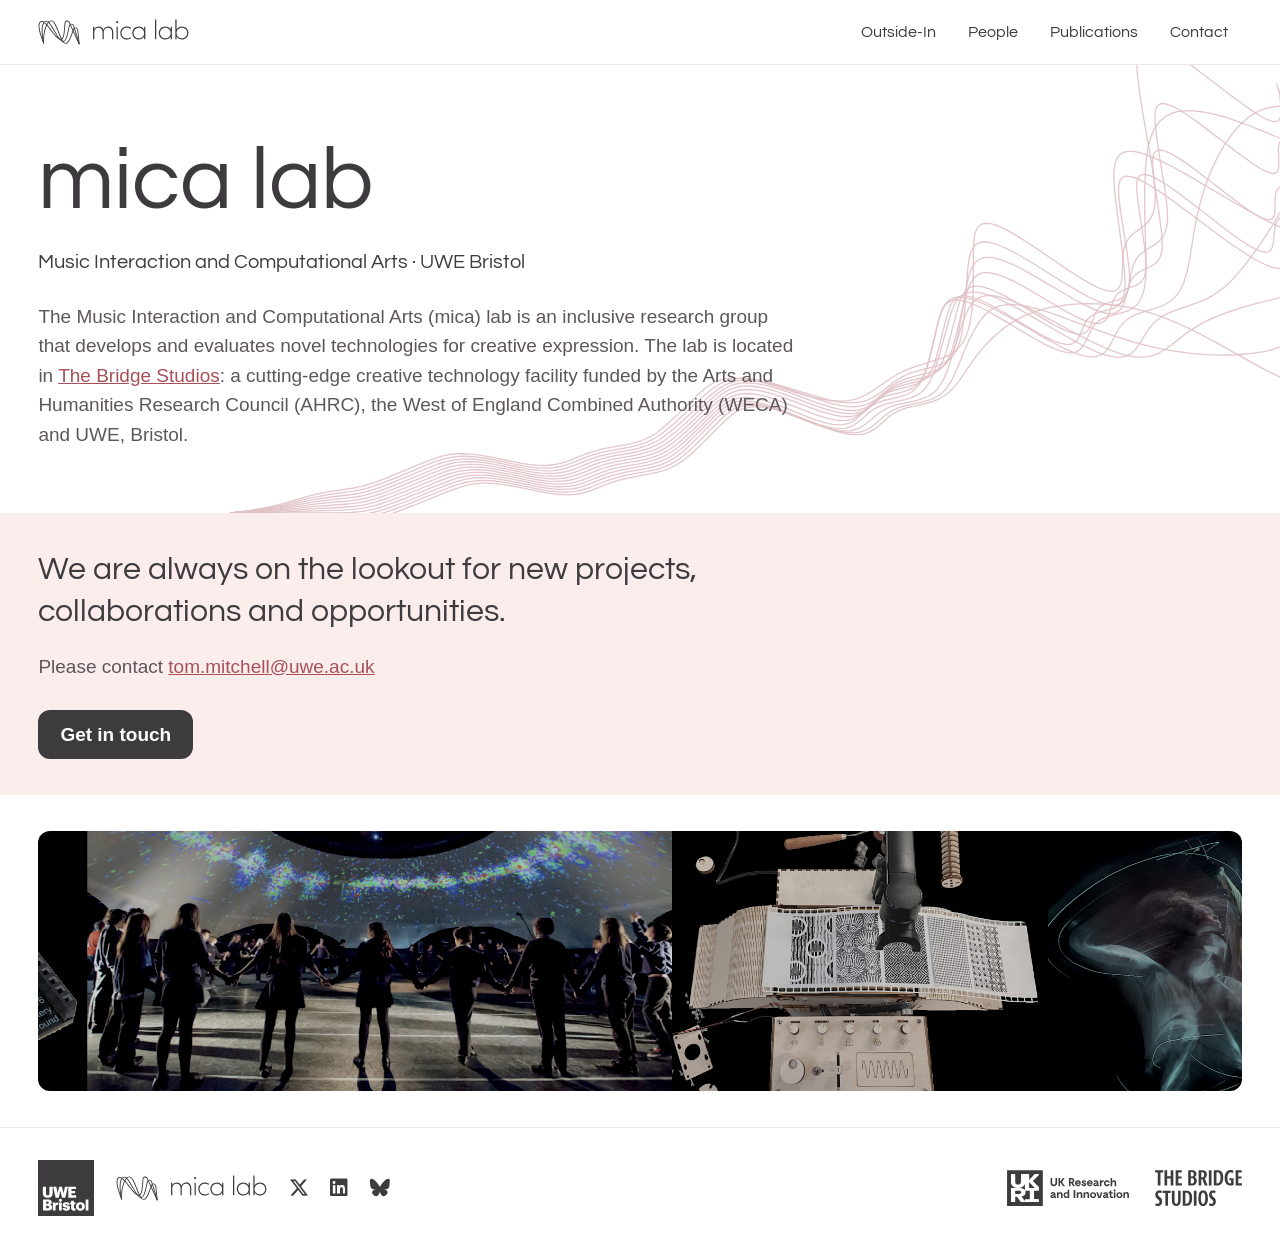
==== index.html @ e56437fc "Redesign the site from the slide template (direction B) Light design using the mica lab palette and " ====
<!DOCTYPE html>
<html lang="en">
<head>
<title>mica lab</title>
<meta charset="UTF-8">
<meta name="viewport" content="width=device-width, initial-scale=1">
<link rel="stylesheet" href="/css/theme.css?v=5">
<link rel="stylesheet" href="https://cdnjs.cloudflare.com/ajax/libs/font-awesome/6.5.2/css/all.min.css">
<link rel="preconnect" href="https://fonts.googleapis.com">
<link rel="preconnect" href="https://fonts.gstatic.com" crossorigin>
<link href="https://fonts.googleapis.com/css2?family=Questrial&display=swap" rel="stylesheet">
<script src="/nav.js"></script>
<script src="/footer.js"></script>
</head>
<body>
<a class="skip" href="#main">Skip to content</a>
<div id="site-nav"></div>

<main id="main">
  <header class="home-hero">
    <div class="herowave"></div>
    <div class="wrap">
      <h1>mica lab</h1>
      <p class="lede">Music Interaction and Computational Arts &middot; UWE Bristol</p>
      <p class="about">The Music Interaction and Computational Arts (mica) lab is an inclusive research group that develops and evaluates novel technologies for creative expression. The lab is located in <a href="https://www.uwe.ac.uk/research/centres-and-groups/cate-research-overview/the-bridge-studios">The Bridge Studios</a>: a cutting-edge creative technology facility funded by the Arts and Humanities Research Council (AHRC), the West of England Combined Authority (WECA) and UWE, Bristol.</p>
    </div>
  </header>

  <section class="blush">
    <div class="wrap">
      <div class="collab">
        <p class="big">We are always on the lookout for new projects, collaborations and opportunities.</p>
        <p>Please contact <a href="mailto:tom.mitchell@uwe.ac.uk">tom.mitchell@uwe.ac.uk</a></p>
        <a class="btn" href="/contact/">Get in touch</a>
      </div>
    </div>
  </section>

  <section>
    <div class="wrap">
      <img class="strip" src="/images/banner.jpg" alt="Collage of lab projects: a sensor circuit board, children holding hands in a circle beneath a projected dome, a modular wooden instrument, a motion-blurred dancer, and a gesture-sensing glove">
    </div>
  </section>
</main>

<div id="site-footer"></div>
</body>
</html>
---- css/theme.css ----
/* mica lab site theme. Design notes: DESIGN.md */

:root {
  --charcoal: #3D3B3E;
  --grey: #5E5759;
  --rose: #A8505A;
  --pink: #F5C4C4;
  --blush: #FCEDED;
  --line: #F0DCDC;
  --gutter: max(16px, 3vw);
  --head: "Century Gothic", "Questrial", sans-serif;
  --body: Corbel, "Segoe UI", "Helvetica Neue", Arial, sans-serif;
}

*, *::before, *::after { box-sizing: border-box; }

html { scroll-behavior: smooth; }
@media (prefers-reduced-motion: reduce) { html { scroll-behavior: auto; } }

body {
  margin: 0;
  background: #fff;
  color: var(--grey);
  font-family: var(--body);
  font-size: 19px;
  line-height: 1.55;
}

h1, h2, h3 {
  font-family: var(--head);
  font-weight: 400;
  color: var(--charcoal);
  line-height: 1.2;
  margin: 0 0 .5em;
}
h1 { font-size: clamp(2rem, 4vw, 2.6rem); }
h2 { font-size: clamp(1.5rem, 3vw, 1.9rem); }
h3 { font-size: 1.1rem; font-weight: 700; }

a { color: var(--rose); }
a:focus-visible, button:focus-visible { outline: 3px solid var(--charcoal); outline-offset: 2px; }
img { max-width: 100%; display: block; }

.wrap { max-width: 1400px; margin: 0 auto; padding: 0 var(--gutter); }
.blush { background: var(--blush); }

.sr-only {
  position: absolute; width: 1px; height: 1px; overflow: hidden;
  clip: rect(0 0 0 0); white-space: nowrap;
}
.skip {
  position: absolute; left: 8px; top: -60px; z-index: 100;
  background: var(--charcoal); color: #fff; padding: 8px 14px; border-radius: 8px;
}
.skip:focus { top: 8px; }

/* ---------- Nav (built by nav.js) ---------- */
.nav { background: #fff; border-bottom: 1px solid #eee5e5; position: relative; z-index: 10; }
.nav .bar { display: flex; align-items: center; height: 64px; }
.nav .logo img { height: 26px; width: auto; }
.nav ul { display: flex; list-style: none; margin: 0 0 0 auto; padding: 0; gap: 4px; }
.nav li a {
  display: block; padding: 8px 14px; border-radius: 999px;
  font-family: var(--head); font-size: 16px; color: var(--charcoal); text-decoration: none;
}
.nav li a:hover { background: var(--blush); }
.nav li a[aria-current="page"] { background: var(--blush); color: var(--rose); }
.nav .menu {
  display: none; margin-left: auto; background: none; border: 0; padding: 8px;
  font-size: 22px; color: var(--charcoal); cursor: pointer;
}
@media (max-width: 700px) {
  .nav .menu { display: block; }
  .nav ul { display: none; }
  .nav.open ul {
    display: flex; flex-direction: column; position: absolute; left: 0; right: 0; top: 64px;
    background: #fff; border-bottom: 1px solid #eee5e5; padding: 8px var(--gutter) 16px;
  }
}

/* ---------- Page structure ---------- */
main { position: relative; }
main section, main header { position: relative; }
main section > .wrap, main header > .wrap { position: relative; z-index: 1; }
section { padding: 36px 0; }
section h2 { text-align: center; margin-bottom: .8em; }

/* Faint waveform stretched behind the whole page (all pages except Publications) */
.pagewave {
  position: absolute; inset: 0; z-index: 0; pointer-events: none;
  background: url(/images/waves/page-band.svg) no-repeat center / 100% 100%;
  opacity: .28;
}
/* A band that should sit above the page waveform */
section.above { z-index: 1; }

.titleband { padding: 32px 0 0; }
.titleband h1 { margin: 0; }
.titleband .sub { font-family: var(--head); color: var(--charcoal); font-size: 1.15rem; margin: .3em 0 0; }

.btn {
  display: inline-block; margin-top: 10px; padding: 10px 22px; border-radius: 12px;
  background: var(--charcoal); color: #fff; text-decoration: none; font-weight: 700;
}
.btn:hover { background: var(--rose); }
.btn.ghost { background: transparent; color: var(--charcoal); border: 2px solid var(--charcoal); }
.btn.ghost:hover { background: var(--charcoal); color: #fff; }

.grid2 { display: grid; grid-template-columns: 1fr 1fr; gap: 40px; }
@media (max-width: 700px) { .grid2 { grid-template-columns: 1fr; } }

/* ---------- Home ---------- */
.home-hero { padding: 72px 0 64px; overflow: hidden; }
.home-hero .herowave {
  position: absolute; inset: 0; pointer-events: none;
  background: url(/images/waves/page-band.svg) no-repeat center / 100% 100%;
  opacity: .35;
}
.home-hero h1 { font-size: clamp(3rem, 8vw, 5.5rem); line-height: 1; margin: 0 0 .25em; }
.home-hero .lede { font-family: var(--head); color: var(--charcoal); font-size: 1.25rem; margin: 0 0 1.2em; }
.home-hero .about { max-width: 40em; margin: 0; }
.collab { max-width: 40em; }
.collab .big {
  font-family: var(--head); color: var(--charcoal);
  font-size: clamp(1.5rem, 3vw, 2rem); line-height: 1.3; margin: 0 0 .6em;
}
.strip { width: 100%; height: 260px; object-fit: cover; border-radius: 12px; }

/* ---------- People ---------- */
.people {
  display: flex; flex-wrap: wrap; justify-content: center;
  gap: 24px 20px; text-align: center;
}
.people > div { width: calc((100% - 4 * 20px) / 5); }
.people .disc {
  max-width: 140px; aspect-ratio: 1; margin: 0 auto 10px;
  border-radius: 50%; padding: 5px; background: var(--pink);
}
.blush .people .disc { background: #fff; }
.people .disc img { width: 100%; height: 100%; object-fit: cover; border-radius: 50%; }
.people b { display: block; color: var(--charcoal); font-family: var(--head); font-size: 1.05rem; }
.people span { display: block; font-size: 15px; line-height: 1.4; margin-top: 2px; }
.people.small > div { width: calc((100% - 5 * 20px) / 6); }
.people.small .disc { max-width: 110px; padding: 4px; }
.people.small b { font-size: 1rem; }
@media (max-width: 900px) {
  .people > div, .people.small > div { width: calc((100% - 2 * 20px) / 3); }
}
@media (max-width: 600px) {
  .people > div, .people.small > div { width: calc((100% - 20px) / 2); }
}

/* ---------- Outside-In ---------- */
.oihead { display: flex; align-items: center; justify-content: space-between; gap: 24px; flex-wrap: wrap; }
.oihead .ukri { height: 56px; width: auto; }
.oihead h1 i { margin-right: .07em; } /* stop the italic "In" crowding the "t" */
.video { max-width: 1000px; margin: 0 auto; }
.video .frame { position: relative; aspect-ratio: 16 / 9; border-radius: 12px; overflow: hidden; background: #000; }
.video iframe { position: absolute; inset: 0; width: 100%; height: 100%; border: 0; }
.ad { display: flex; align-items: center; gap: 16px; flex-wrap: wrap; margin-top: 14px; }
.ad b { font-family: var(--head); color: var(--charcoal); }
details.adtext { margin-top: 12px; background: #fff; border-radius: 12px; padding: 14px 20px; }
details.adtext summary { cursor: pointer; font-family: var(--head); color: var(--charcoal); font-weight: 700; }
details.adtext p { margin: .8em 0 0; }
.lede-big {
  font-family: var(--head); color: var(--charcoal);
  font-size: clamp(1.25rem, 2.2vw, 1.5rem); line-height: 1.45; max-width: 820px; margin: 0 auto 1em;
}
.prose { max-width: 820px; margin: 0 auto; }
.diagram { max-width: 1100px; margin: 0 auto; }
.diagram img { width: 100%; }

/* ---------- Publications ---------- */
.tools {
  position: sticky; top: 0; z-index: 5;
  background: rgba(255, 255, 255, .96); border-bottom: 1px solid var(--line);
}
.tools .wrap { display: flex; flex-direction: column; gap: 8px; padding-top: 12px; padding-bottom: 12px; }
.tools .row { display: flex; flex-wrap: wrap; gap: 6px; align-items: center; }
.tools .lbl { font-family: var(--head); color: var(--charcoal); font-size: 15px; min-width: 64px; }
.chip {
  font: inherit; font-size: 14px; color: var(--charcoal); background: #fff;
  border: 1.5px solid #ead3d3; border-radius: 999px; padding: 3px 12px; cursor: pointer;
}
.chip[aria-pressed="true"] { background: var(--charcoal); border-color: var(--charcoal); color: #fff; }
.chip .n { color: var(--grey); font-size: 12px; margin-left: 4px; }
.chip[aria-pressed="true"] .n { color: var(--pink); }
.yr { font-size: 14px; color: var(--rose); text-decoration: none; padding: 2px 6px; border-radius: 6px; }
.yr:hover { background: var(--blush); }
.yr.off, .year.off, .pub.off { display: none; }
@media (max-width: 700px) { .tools { position: static; } .tools .lbl { min-width: 0; width: 100%; } }

.pubs { max-width: 1080px; margin-left: max(0px, calc((100vw - 1400px) / 2)); padding-top: 8px; }
.pubs .year {
  display: grid; grid-template-columns: 120px 1fr; gap: 20px;
  padding: 14px 0; border-top: 1px solid var(--line); scroll-margin-top: 110px;
}
.pubs .year:first-child { border-top: 0; }
.pubs .y {
  font-size: 1.7rem; color: var(--rose); line-height: 1; text-align: left;
  margin: 0; position: sticky; top: 84px; align-self: start;
}
.pub { display: grid; grid-template-columns: 60px 1fr; gap: 16px; padding: 7px 0; }
.pub .thumb img, .pub .ph { width: 60px; height: 76px; }
.pub .thumb img {
  object-fit: cover; object-position: top; border-radius: 6px;
  border: 1px solid #eadede; background: #fff;
}
.pub .a { font-size: 15px; margin: 0 0 2px; }
.pub .cite { margin: 0; line-height: 1.4; }
.pub .cite a { color: var(--charcoal); text-decoration: none; }
.pub .cite a:hover .t { text-decoration: underline; }
.pub .t { font-family: var(--head); font-size: 1.05rem; }
.pub .v { font-size: 16px; color: var(--grey); }
.pub .acts { display: flex; gap: 8px; flex-wrap: wrap; margin-top: 4px; }
.pub .acts a {
  display: inline-flex; align-items: center; gap: 6px; padding: 2px 11px;
  font-size: 13.5px; font-weight: 700; text-decoration: none;
  color: var(--rose); background: var(--blush); border-radius: 999px;
}
.pub .acts a:hover { background: var(--pink); color: var(--charcoal); }
.badge {
  display: inline-flex; align-items: center; gap: 6px; margin-right: 8px; padding: 1px 10px;
  font-size: 13px; font-weight: 700; color: #fff; background: var(--rose);
  border-radius: 999px; vertical-align: 2px;
}
@media (max-width: 700px) {
  .pubs .year { grid-template-columns: 1fr; gap: 4px; }
  .pubs .y { position: static; }
  .pub { grid-template-columns: 56px 1fr; gap: 14px; }
  .pub .thumb img { width: 56px; height: 72px; }
}

/* ---------- Contact ---------- */
.contact-card { background: #fff; border-radius: 12px; padding: 28px 32px; }
.contact-card address { font-style: normal; font-size: 1.15rem; line-height: 1.6; color: var(--charcoal); }
.contact-card .line { display: flex; align-items: center; gap: 12px; margin: 14px 0 0; font-size: 1.1rem; }
.contact-card .line i { width: 22px; text-align: center; color: var(--rose); font-size: 1.2rem; }
.contact-card .btns { margin-top: 22px; display: flex; gap: 10px; flex-wrap: wrap; }
.contact-card .btns .btn { margin-top: 0; }
.sketch { background: #fff; border-radius: 12px; padding: 20px; display: flex; align-items: center; }
.sketch img { width: 100%; }
.logos { display: grid; grid-template-columns: repeat(5, 1fr); gap: 16px; }
.logos a {
  display: flex; align-items: center; justify-content: center; height: 120px; padding: 18px;
  background: #fff; border: 1px solid var(--line); border-radius: 12px;
}
.logos a:hover, .logos a:focus-visible { border-color: var(--rose); }
.logos img {
  max-width: 100%; max-height: 100%; object-fit: contain;
  filter: grayscale(1); opacity: .8; transition: filter .2s, opacity .2s;
}
.logos img.pale { filter: url(#ink); } /* pale logos: darken mid-tones, keep white */
.logos a:hover img, .logos a:focus-visible img { filter: none; opacity: 1; }
@media (prefers-reduced-motion: reduce) { .logos img { transition: none; } }
@media (max-width: 900px) { .logos { grid-template-columns: repeat(3, 1fr); } }
@media (max-width: 600px) { .logos { grid-template-columns: repeat(2, 1fr); } .logos a { height: 96px; } }

/* ---------- Footer (built by footer.js) ---------- */
.site-footer { background: #fff; border-top: 1px solid #eee5e5; padding: 32px 0; }
.site-footer .row { display: flex; align-items: center; gap: 22px; flex-wrap: wrap; }
.site-footer .uwe { height: 56px; width: auto; }
.site-footer .mark { height: 26px; width: auto; }
.site-footer .social a { color: var(--charcoal); font-size: 20px; margin-right: 16px; text-decoration: none; }
.site-footer .social a:hover { color: var(--rose); }
.site-footer .partners { margin-left: auto; display: flex; gap: 26px; align-items: center; }
.site-footer .partners img { height: 36px; width: auto; }
@media (max-width: 700px) { .site-footer .partners { margin-left: 0; } }

/* Waveforms get squeezed tall on phones, so keep them fainter there */
@media (max-width: 700px) {
  .home-hero .herowave { opacity: .18; }
  .pagewave { opacity: .16; }
}
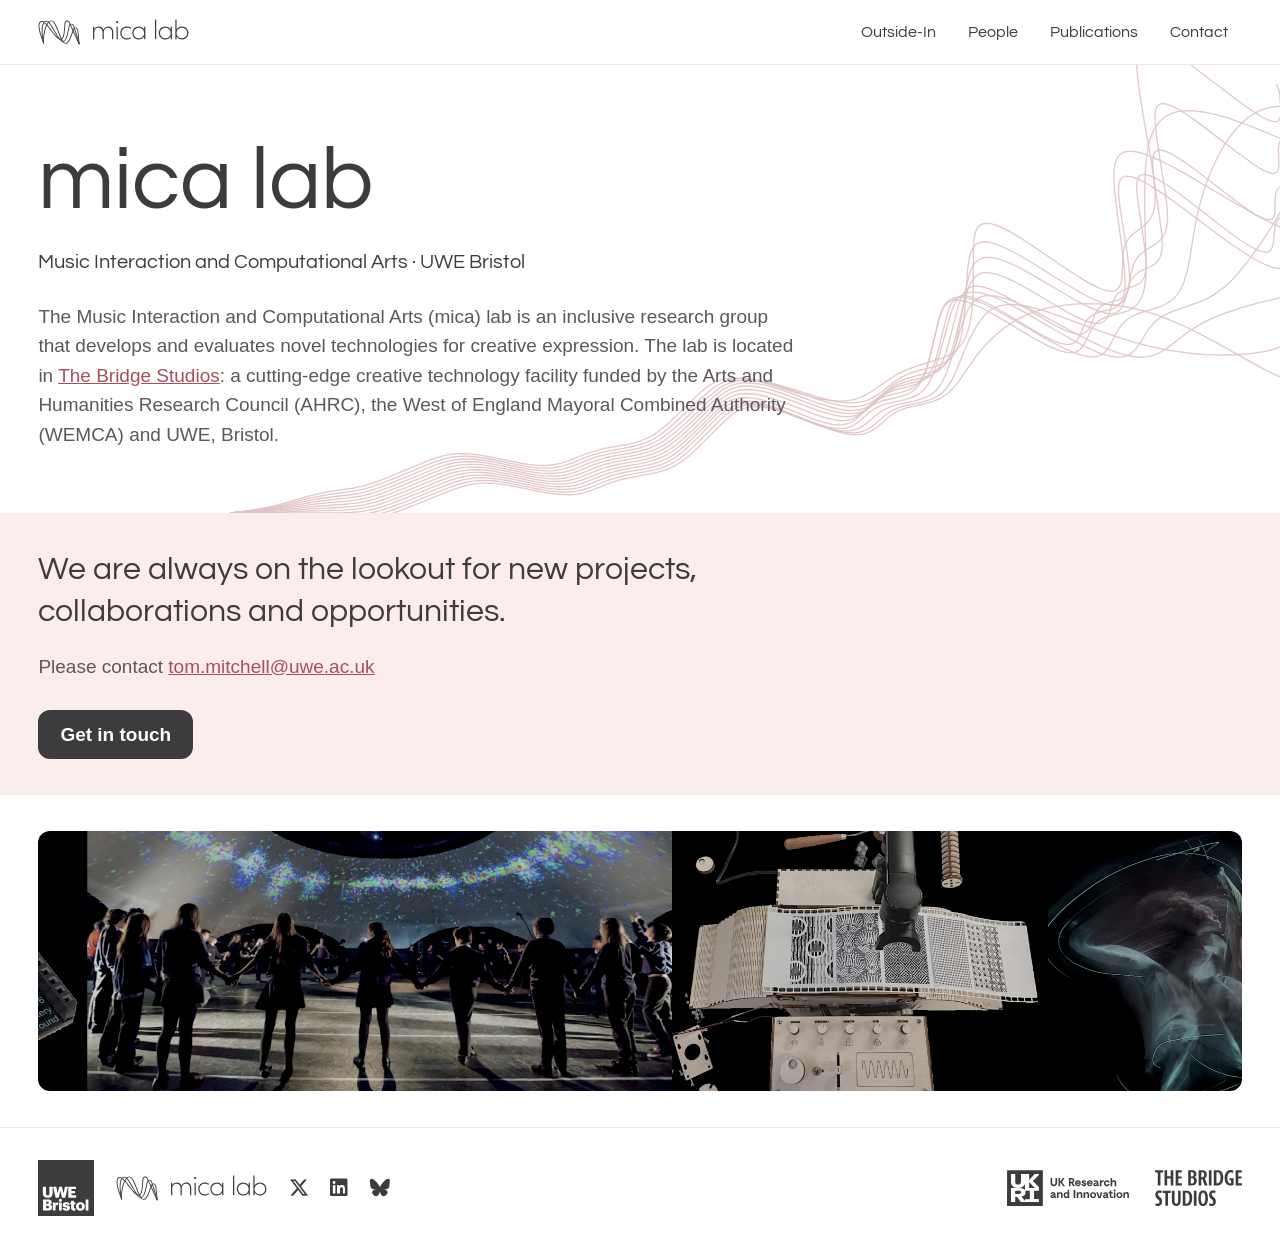
==== commit 2cfd8b8a: "Replace WECA with WEMCA The West of England Combined Authority is now the West of England Mayoral Co" ====
--- a/index.html
+++ b/index.html
@@ -22,7 +22,7 @@
     <div class="wrap">
       <h1>mica lab</h1>
       <p class="lede">Music Interaction and Computational Arts &middot; UWE Bristol</p>
-      <p class="about">The Music Interaction and Computational Arts (mica) lab is an inclusive research group that develops and evaluates novel technologies for creative expression. The lab is located in <a href="https://www.uwe.ac.uk/research/centres-and-groups/cate-research-overview/the-bridge-studios">The Bridge Studios</a>: a cutting-edge creative technology facility funded by the Arts and Humanities Research Council (AHRC), the West of England Combined Authority (WECA) and UWE, Bristol.</p>
+      <p class="about">The Music Interaction and Computational Arts (mica) lab is an inclusive research group that develops and evaluates novel technologies for creative expression. The lab is located in <a href="https://www.uwe.ac.uk/research/centres-and-groups/cate-research-overview/the-bridge-studios">The Bridge Studios</a>: a cutting-edge creative technology facility funded by the Arts and Humanities Research Council (AHRC), the West of England Mayoral Combined Authority (WEMCA) and UWE, Bristol.</p>
     </div>
   </header>
 
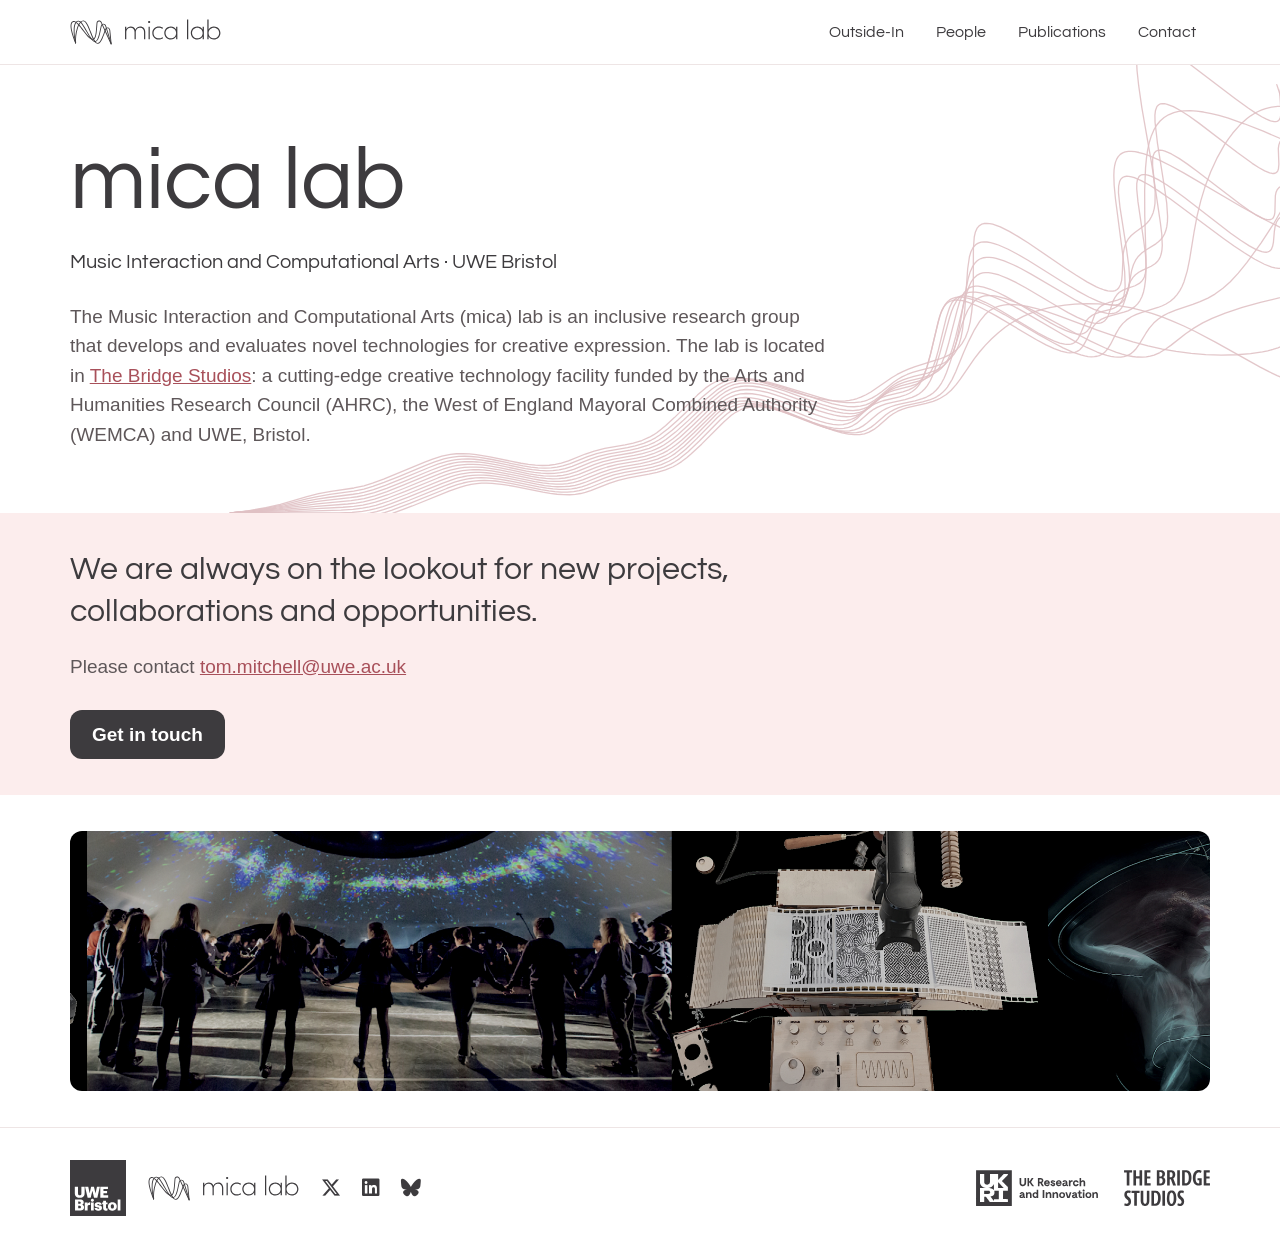
==== commit 7057e1ac: "Publications: Google Scholar-style list; centre all pages at 1140px - Rebuild the Publications page " ====
--- a/index.html
+++ b/index.html
@@ -4,7 +4,7 @@
 <title>mica lab</title>
 <meta charset="UTF-8">
 <meta name="viewport" content="width=device-width, initial-scale=1">
-<link rel="stylesheet" href="/css/theme.css?v=5">
+<link rel="stylesheet" href="/css/theme.css?v=6">
 <link rel="stylesheet" href="https://cdnjs.cloudflare.com/ajax/libs/font-awesome/6.5.2/css/all.min.css">
 <link rel="preconnect" href="https://fonts.googleapis.com">
 <link rel="preconnect" href="https://fonts.gstatic.com" crossorigin>
--- a/css/theme.css
+++ b/css/theme.css
@@ -41,7 +41,7 @@
 a:focus-visible, button:focus-visible { outline: 3px solid var(--charcoal); outline-offset: 2px; }
 img { max-width: 100%; display: block; }
 
-.wrap { max-width: 1400px; margin: 0 auto; padding: 0 var(--gutter); }
+.wrap { max-width: calc(1140px + 2 * var(--gutter)); margin: 0 auto; padding: 0 var(--gutter); } /* 1140px content column, centred */
 .blush { background: var(--blush); }
 
 .sr-only {
@@ -185,50 +185,45 @@
 .chip[aria-pressed="true"] { background: var(--charcoal); border-color: var(--charcoal); color: #fff; }
 .chip .n { color: var(--grey); font-size: 12px; margin-left: 4px; }
 .chip[aria-pressed="true"] .n { color: var(--pink); }
-.yr { font-size: 14px; color: var(--rose); text-decoration: none; padding: 2px 6px; border-radius: 6px; }
-.yr:hover { background: var(--blush); }
-.yr.off, .year.off, .pub.off { display: none; }
 @media (max-width: 700px) { .tools { position: static; } .tools .lbl { min-width: 0; width: 100%; } }
 
-.pubs { max-width: 1080px; margin-left: max(0px, calc((100vw - 1400px) / 2)); padding-top: 8px; }
-.pubs .year {
-  display: grid; grid-template-columns: 120px 1fr; gap: 20px;
-  padding: 14px 0; border-top: 1px solid var(--line); scroll-margin-top: 110px;
-}
-.pubs .year:first-child { border-top: 0; }
-.pubs .y {
-  font-size: 1.7rem; color: var(--rose); line-height: 1; text-align: left;
-  margin: 0; position: sticky; top: 84px; align-self: start;
-}
-.pub { display: grid; grid-template-columns: 60px 1fr; gap: 16px; padding: 7px 0; }
-.pub .thumb img, .pub .ph { width: 60px; height: 76px; }
-.pub .thumb img {
-  object-fit: cover; object-position: top; border-radius: 6px;
-  border: 1px solid #eadede; background: #fff;
-}
-.pub .a { font-size: 15px; margin: 0 0 2px; }
-.pub .cite { margin: 0; line-height: 1.4; }
-.pub .cite a { color: var(--charcoal); text-decoration: none; }
-.pub .cite a:hover .t { text-decoration: underline; }
-.pub .t { font-family: var(--head); font-size: 1.05rem; }
-.pub .v { font-size: 16px; color: var(--grey); }
-.pub .acts { display: flex; gap: 8px; flex-wrap: wrap; margin-top: 4px; }
-.pub .acts a {
-  display: inline-flex; align-items: center; gap: 6px; padding: 2px 11px;
-  font-size: 13.5px; font-weight: 700; text-decoration: none;
-  color: var(--rose); background: var(--blush); border-radius: 999px;
-}
-.pub .acts a:hover { background: var(--pink); color: var(--charcoal); }
+/* Scholar-style list: thumbnail | title, authors, venue, labels | links | year */
+.shead, .srow { display: grid; grid-template-columns: 52px minmax(0, 1fr) 90px 48px; gap: 0 16px; }
+.shead {
+  font-size: 12px; letter-spacing: .06em; text-transform: uppercase; color: var(--grey);
+  border-bottom: 1px solid #e3d2d2; padding: 10px 0 6px;
+}
+.srow { padding: 12px 0; border-bottom: 1px solid var(--line); align-items: start; }
+.srow.off { display: none; }
+.srow .thumb img {
+  width: 52px; height: 52px; object-fit: cover; object-position: top;
+  border-radius: 6px; border: 1px solid #eadede; background: #fff;
+}
+.srow .ti { display: block; color: var(--rose); text-decoration: none; line-height: 1.3; font-size: 17px; }
+.srow .ti:hover { text-decoration: underline; }
+.srow .au, .srow .ve, .srow .yr { color: #7a7375; font-size: 14px; line-height: 1.35; }
+.srow .au { margin-top: 3px; }
+.srow .vy { display: none; } /* year repeated in the venue line on phones only */
+.srow .labels { margin-top: 5px; }
+.srow .lk { display: flex; flex-direction: column; align-items: flex-start; gap: 2px; font-size: 13.5px; }
+.srow .lk a { display: inline-flex; gap: 6px; align-items: center; color: var(--rose); text-decoration: none; }
+.srow .lk a:hover { text-decoration: underline; }
+.srow .lk i { width: 14px; text-align: center; font-size: 12px; }
+.more-btn {
+  font: inherit; font-size: 13px; color: var(--rose); background: none; border: 0;
+  padding: 0 2px; cursor: pointer; text-decoration: underline;
+}
 .badge {
-  display: inline-flex; align-items: center; gap: 6px; margin-right: 8px; padding: 1px 10px;
-  font-size: 13px; font-weight: 700; color: #fff; background: var(--rose);
-  border-radius: 999px; vertical-align: 2px;
+  display: inline-flex; align-items: center; gap: 6px; margin-right: 6px; padding: 0 8px;
+  font-size: 12.5px; color: var(--rose); border: 1px solid #e3b8bd; border-radius: 999px;
 }
 @media (max-width: 700px) {
-  .pubs .year { grid-template-columns: 1fr; gap: 4px; }
-  .pubs .y { position: static; }
-  .pub { grid-template-columns: 56px 1fr; gap: 14px; }
-  .pub .thumb img { width: 56px; height: 72px; }
+  .shead { display: none; }
+  .srow { grid-template-columns: 44px minmax(0, 1fr); gap: 4px 12px; }
+  .srow .thumb img { width: 44px; height: 44px; }
+  .srow .lk { grid-column: 2; flex-direction: row; flex-wrap: wrap; gap: 4px 14px; }
+  .srow .yr { display: none; }
+  .srow .vy { display: inline; }
 }
 
 /* ---------- Contact ---------- */
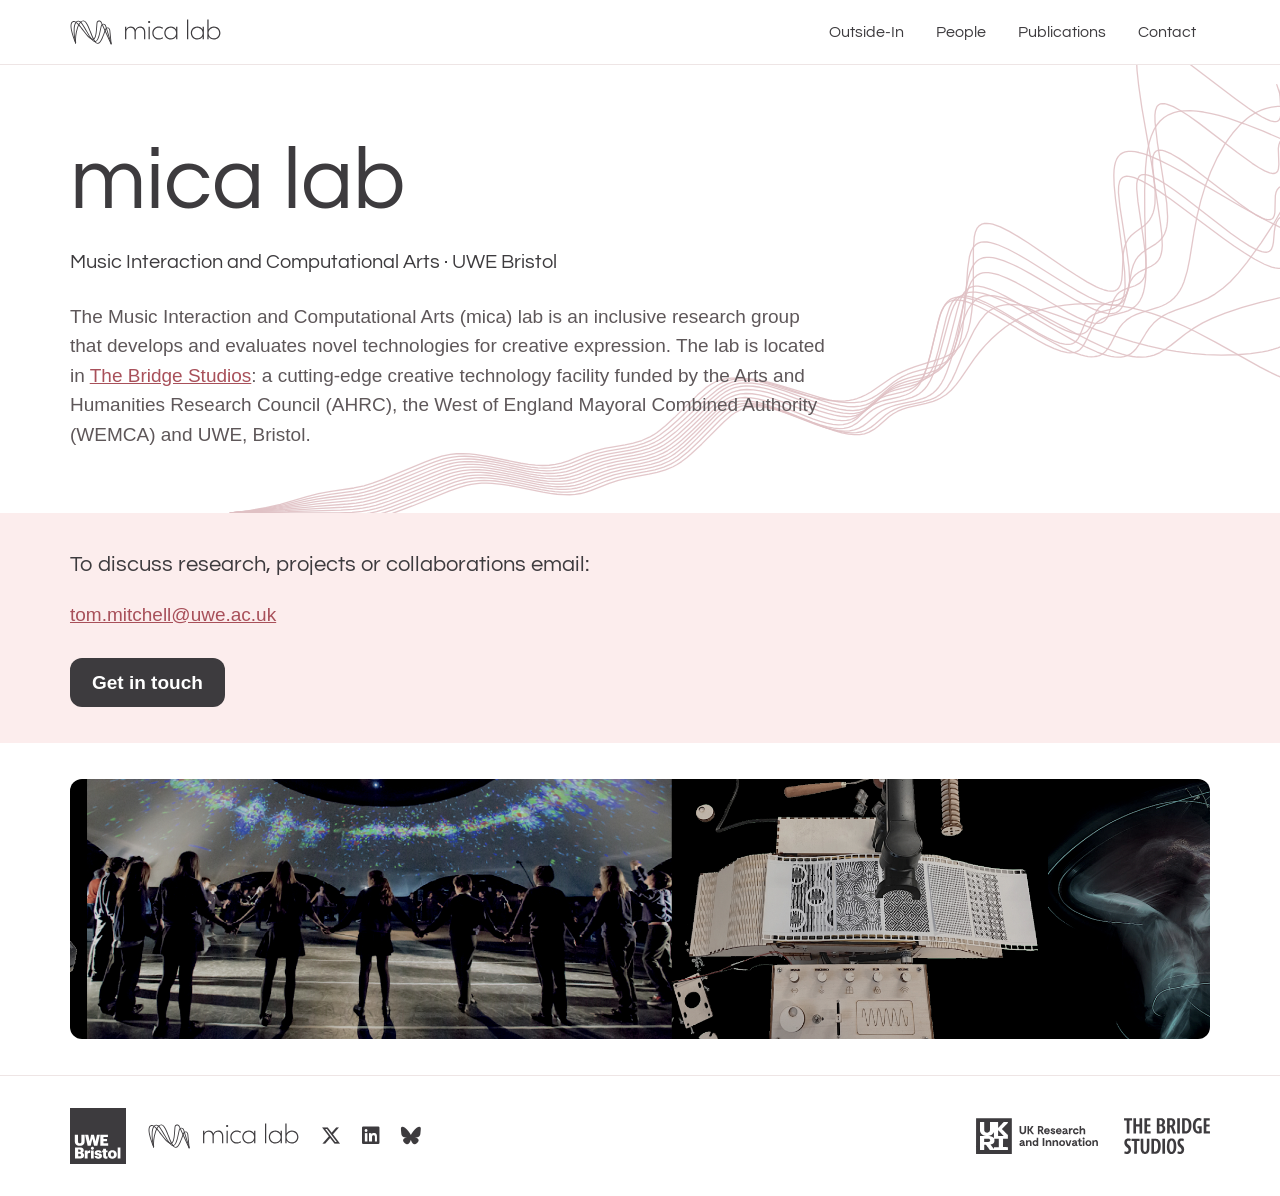
==== commit 0e1e136a: "Landing page: simpler, smaller contact line Replace "We are always on the lookout..." with "To discu" ====
--- a/index.html
+++ b/index.html
@@ -4,7 +4,7 @@
 <title>mica lab</title>
 <meta charset="UTF-8">
 <meta name="viewport" content="width=device-width, initial-scale=1">
-<link rel="stylesheet" href="/css/theme.css?v=6">
+<link rel="stylesheet" href="/css/theme.css?v=7">
 <link rel="stylesheet" href="https://cdnjs.cloudflare.com/ajax/libs/font-awesome/6.5.2/css/all.min.css">
 <link rel="preconnect" href="https://fonts.googleapis.com">
 <link rel="preconnect" href="https://fonts.gstatic.com" crossorigin>
@@ -29,8 +29,8 @@
   <section class="blush">
     <div class="wrap">
       <div class="collab">
-        <p class="big">We are always on the lookout for new projects, collaborations and opportunities.</p>
-        <p>Please contact <a href="mailto:tom.mitchell@uwe.ac.uk">tom.mitchell@uwe.ac.uk</a></p>
+        <p class="big">To discuss research, projects or collaborations email:</p>
+        <p><a href="mailto:tom.mitchell@uwe.ac.uk">tom.mitchell@uwe.ac.uk</a></p>
         <a class="btn" href="/contact/">Get in touch</a>
       </div>
     </div>
--- a/css/theme.css
+++ b/css/theme.css
@@ -122,7 +122,7 @@
 .collab { max-width: 40em; }
 .collab .big {
   font-family: var(--head); color: var(--charcoal);
-  font-size: clamp(1.5rem, 3vw, 2rem); line-height: 1.3; margin: 0 0 .6em;
+  font-size: clamp(1.2rem, 2vw, 1.4rem); line-height: 1.4; margin: 0 0 .6em;
 }
 .strip { width: 100%; height: 260px; object-fit: cover; border-radius: 12px; }
 
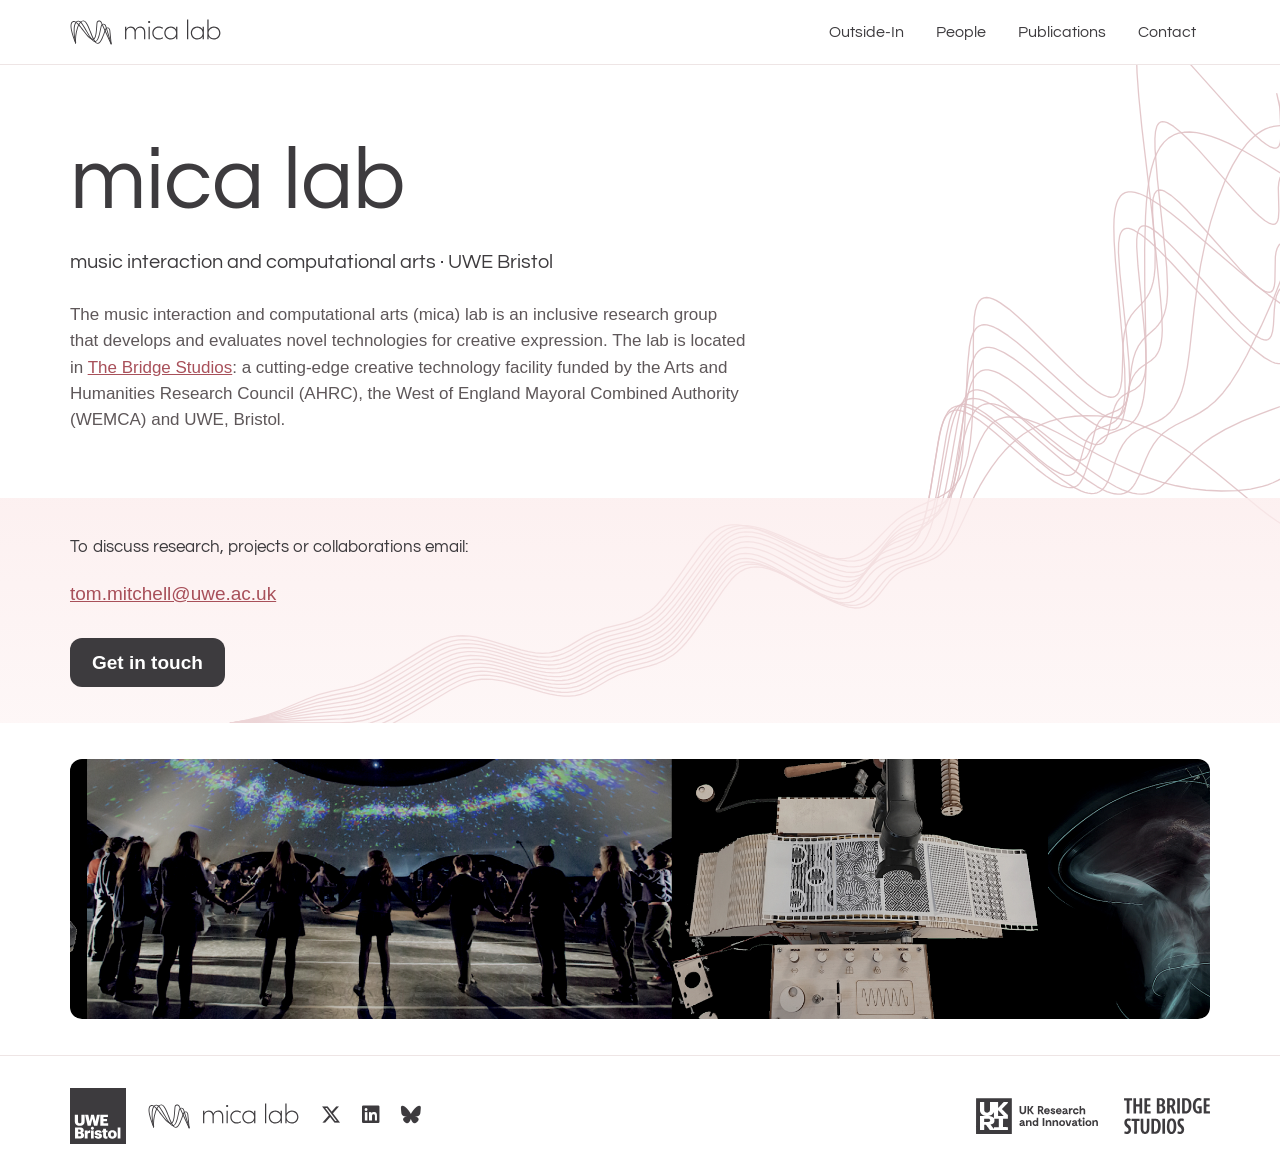
==== commit 371aca47: "Lighter pink bands, smaller landing text, "and" instead of "&" - Blush bands are translucent with a " ====
--- a/index.html
+++ b/index.html
@@ -4,7 +4,7 @@
 <title>mica lab</title>
 <meta charset="UTF-8">
 <meta name="viewport" content="width=device-width, initial-scale=1">
-<link rel="stylesheet" href="/css/theme.css?v=7">
+<link rel="stylesheet" href="/css/theme.css?v=9">
 <link rel="stylesheet" href="https://cdnjs.cloudflare.com/ajax/libs/font-awesome/6.5.2/css/all.min.css">
 <link rel="preconnect" href="https://fonts.googleapis.com">
 <link rel="preconnect" href="https://fonts.gstatic.com" crossorigin>
@@ -17,12 +17,13 @@
 <div id="site-nav"></div>
 
 <main id="main">
+  <div class="herozone">
+  <div class="herowave"></div>
   <header class="home-hero">
-    <div class="herowave"></div>
     <div class="wrap">
       <h1>mica lab</h1>
-      <p class="lede">Music Interaction and Computational Arts &middot; UWE Bristol</p>
-      <p class="about">The Music Interaction and Computational Arts (mica) lab is an inclusive research group that develops and evaluates novel technologies for creative expression. The lab is located in <a href="https://www.uwe.ac.uk/research/centres-and-groups/cate-research-overview/the-bridge-studios">The Bridge Studios</a>: a cutting-edge creative technology facility funded by the Arts and Humanities Research Council (AHRC), the West of England Mayoral Combined Authority (WEMCA) and UWE, Bristol.</p>
+      <p class="lede">music interaction and computational arts &middot; UWE Bristol</p>
+      <p class="about">The music interaction and computational arts (mica) lab is an inclusive research group that develops and evaluates novel technologies for creative expression. The lab is located in <a href="https://www.uwe.ac.uk/research/centres-and-groups/cate-research-overview/the-bridge-studios">The Bridge Studios</a>: a cutting-edge creative technology facility funded by the Arts and Humanities Research Council (AHRC), the West of England Mayoral Combined Authority (WEMCA) and UWE, Bristol.</p>
     </div>
   </header>
 
@@ -35,6 +36,7 @@
       </div>
     </div>
   </section>
+  </div>
 
   <section>
     <div class="wrap">
--- a/css/theme.css
+++ b/css/theme.css
@@ -43,6 +43,9 @@
 
 .wrap { max-width: calc(1140px + 2 * var(--gutter)); margin: 0 auto; padding: 0 var(--gutter); } /* 1140px content column, centred */
 .blush { background: var(--blush); }
+/* Bands are translucent with a soft fade, so the background waveform shows through */
+main .blush { background: linear-gradient(to bottom, rgba(252, 237, 237, .8), rgba(252, 237, 237, .45)); }
+main .titleband.blush { background: rgba(252, 237, 237, .8); } /* flat, so it joins the band below without a seam */
 
 .sr-only {
   position: absolute; width: 1px; height: 1px; overflow: hidden;
@@ -110,19 +113,20 @@
 @media (max-width: 700px) { .grid2 { grid-template-columns: 1fr; } }
 
 /* ---------- Home ---------- */
-.home-hero { padding: 72px 0 64px; overflow: hidden; }
-.home-hero .herowave {
+.herozone { position: relative; overflow: hidden; } /* landing hero + contact band share one waveform */
+.home-hero { padding: 72px 0 64px; }
+.herozone .herowave {
   position: absolute; inset: 0; pointer-events: none;
   background: url(/images/waves/page-band.svg) no-repeat center / 100% 100%;
   opacity: .35;
 }
 .home-hero h1 { font-size: clamp(3rem, 8vw, 5.5rem); line-height: 1; margin: 0 0 .25em; }
 .home-hero .lede { font-family: var(--head); color: var(--charcoal); font-size: 1.25rem; margin: 0 0 1.2em; }
-.home-hero .about { max-width: 40em; margin: 0; }
+.home-hero .about { max-width: 40em; margin: 0; font-size: 17px; }
 .collab { max-width: 40em; }
 .collab .big {
   font-family: var(--head); color: var(--charcoal);
-  font-size: clamp(1.2rem, 2vw, 1.4rem); line-height: 1.4; margin: 0 0 .6em;
+  font-size: 17px; line-height: 1.55; margin: 0 0 .6em;
 }
 .strip { width: 100%; height: 260px; object-fit: cover; border-radius: 12px; }
 
@@ -264,6 +268,6 @@
 
 /* Waveforms get squeezed tall on phones, so keep them fainter there */
 @media (max-width: 700px) {
-  .home-hero .herowave { opacity: .18; }
+  .herozone .herowave { opacity: .18; }
   .pagewave { opacity: .16; }
 }
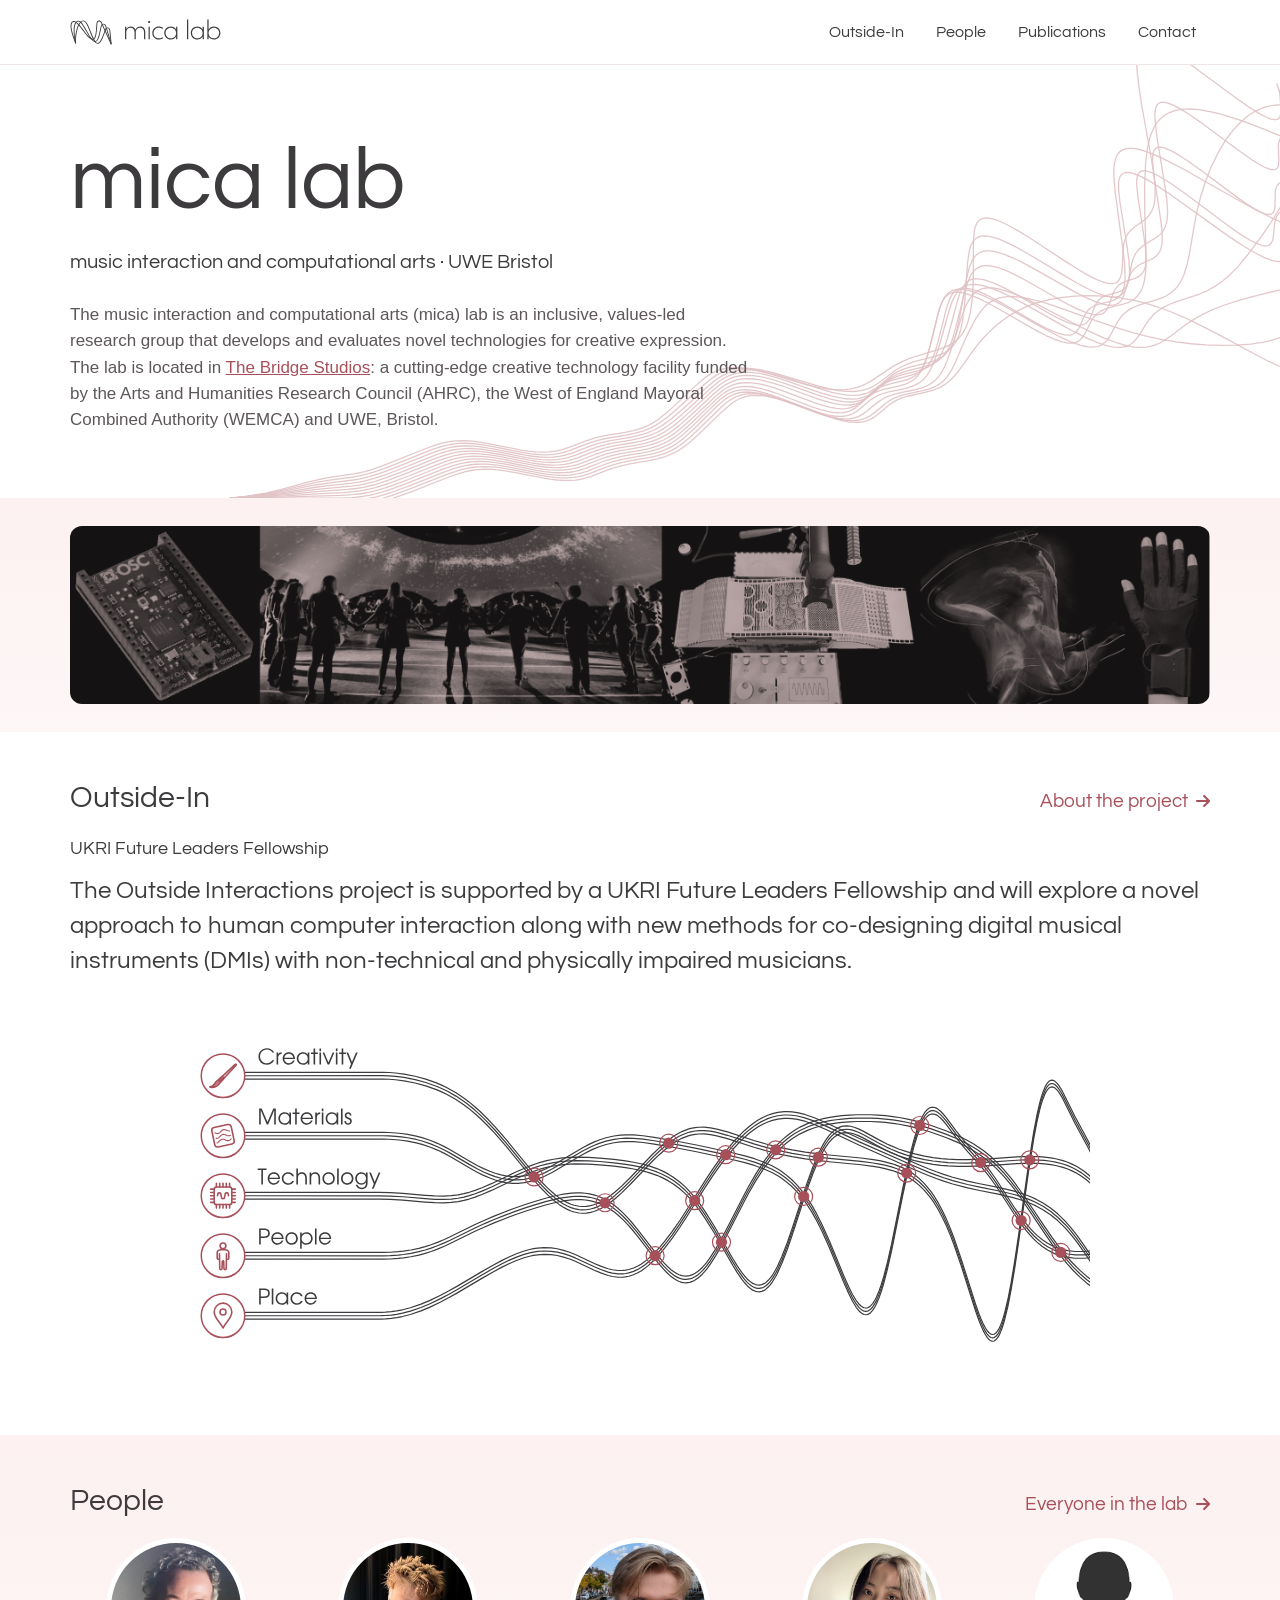
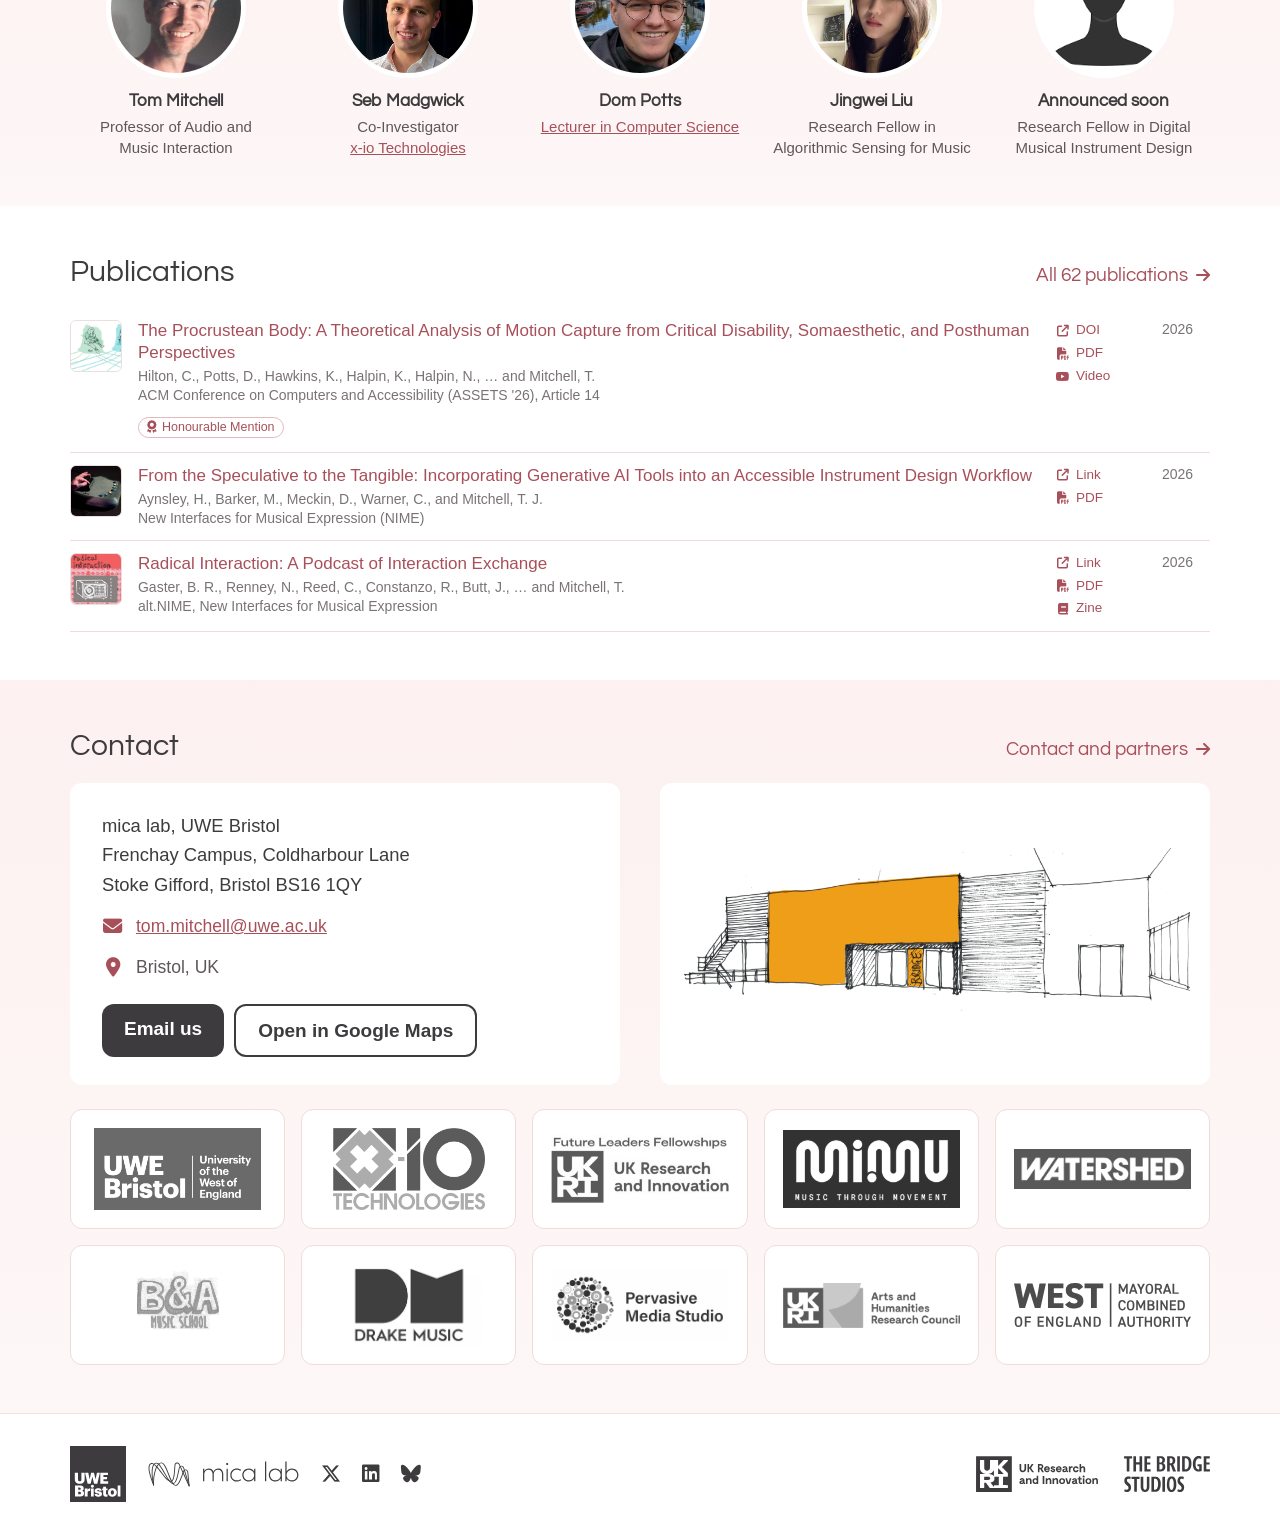
==== commit e3999e25: "Landing page: scrolling previews of the other pages previews.js fetches Outside-In, People, Publicat" ====
--- a/index.html
+++ b/index.html
@@ -4,13 +4,14 @@
 <title>mica lab</title>
 <meta charset="UTF-8">
 <meta name="viewport" content="width=device-width, initial-scale=1">
-<link rel="stylesheet" href="/css/theme.css?v=9">
+<link rel="stylesheet" href="/css/theme.css?v=11">
 <link rel="stylesheet" href="https://cdnjs.cloudflare.com/ajax/libs/font-awesome/6.5.2/css/all.min.css">
 <link rel="preconnect" href="https://fonts.googleapis.com">
 <link rel="preconnect" href="https://fonts.gstatic.com" crossorigin>
 <link href="https://fonts.googleapis.com/css2?family=Questrial&display=swap" rel="stylesheet">
 <script src="/nav.js"></script>
 <script src="/footer.js"></script>
+<script src="/previews.js"></script>
 </head>
 <body>
 <a class="skip" href="#main">Skip to content</a>
@@ -23,24 +24,50 @@
     <div class="wrap">
       <h1>mica lab</h1>
       <p class="lede">music interaction and computational arts &middot; UWE Bristol</p>
-      <p class="about">The music interaction and computational arts (mica) lab is an inclusive research group that develops and evaluates novel technologies for creative expression. The lab is located in <a href="https://www.uwe.ac.uk/research/centres-and-groups/cate-research-overview/the-bridge-studios">The Bridge Studios</a>: a cutting-edge creative technology facility funded by the Arts and Humanities Research Council (AHRC), the West of England Mayoral Combined Authority (WEMCA) and UWE, Bristol.</p>
+      <p class="about">The music interaction and computational arts (mica) lab is an inclusive, values-led research group that develops and evaluates novel technologies for creative expression. The lab is located in <a href="https://www.uwe.ac.uk/research/centres-and-groups/cate-research-overview/the-bridge-studios">The Bridge Studios</a>: a cutting-edge creative technology facility funded by the Arts and Humanities Research Council (AHRC), the West of England Mayoral Combined Authority (WEMCA) and UWE, Bristol.</p>
     </div>
   </header>
+  </div>
 
-  <section class="blush">
+  <section class="blush bannerband">
+    <div class="wrap"><div class="banner"><div class="bin">
+      <img src="/images/banner-full.jpg" width="2560" height="401" alt="Collage of lab projects: a sensor circuit board, children holding hands in a circle beneath a projected dome, a modular wooden instrument, a motion-blurred dancer, and a gesture-sensing glove">
+    </div></div></div>
+  </section>
+
+  <section class="preview">
     <div class="wrap">
-      <div class="collab">
-        <p class="big">To discuss research, projects or collaborations email:</p>
-        <p><a href="mailto:tom.mitchell@uwe.ac.uk">tom.mitchell@uwe.ac.uk</a></p>
-        <a class="btn" href="/contact/">Get in touch</a>
+      <div class="pvhead"><h2>Outside-In</h2><a href="/outside-in/">About the project <i class="fa fa-arrow-right" aria-hidden="true"></i></a></div>
+      <div class="pv-oi" data-from="/outside-in/" data-pick="sub intro diagram">
+        <p>Outside Interactions is a UKRI Future Leaders Fellowship exploring new ways to co-design digital musical instruments with disabled musicians.</p>
       </div>
     </div>
   </section>
-  </div>
 
-  <section>
+  <section class="preview blush">
     <div class="wrap">
-      <img class="strip" src="/images/banner.jpg" alt="Collage of lab projects: a sensor circuit board, children holding hands in a circle beneath a projected dome, a modular wooden instrument, a motion-blurred dancer, and a gesture-sensing glove">
+      <div class="pvhead"><h2>People</h2><a href="/people/">Everyone in the lab <i class="fa fa-arrow-right" aria-hidden="true"></i></a></div>
+      <div data-from="/people/" data-pick="team">
+        <p>The lab team, PhD students and alumni.</p>
+      </div>
+    </div>
+  </section>
+
+  <section class="preview">
+    <div class="wrap">
+      <div class="pvhead"><h2>Publications</h2><a href="/publications/">All <span data-count></span> publications <i class="fa fa-arrow-right" aria-hidden="true"></i></a></div>
+      <div data-from="/publications/" data-pick="list" data-items=".srow" data-limit="3" data-drop=".shead, .more-btn">
+        <p>Papers, articles and compositions from the lab.</p>
+      </div>
+    </div>
+  </section>
+
+  <section class="preview blush">
+    <div class="wrap">
+      <div class="pvhead"><h2>Contact</h2><a href="/contact/">Contact and partners <i class="fa fa-arrow-right" aria-hidden="true"></i></a></div>
+      <div data-from="/contact/" data-pick="ink card partners">
+        <p>To discuss research, projects or collaborations email <a href="mailto:tom.mitchell@uwe.ac.uk">tom.mitchell@uwe.ac.uk</a>.</p>
+      </div>
     </div>
   </section>
 </main>
--- a/css/theme.css
+++ b/css/theme.css
@@ -113,7 +113,7 @@
 @media (max-width: 700px) { .grid2 { grid-template-columns: 1fr; } }
 
 /* ---------- Home ---------- */
-.herozone { position: relative; overflow: hidden; } /* landing hero + contact band share one waveform */
+.herozone { position: relative; overflow: hidden; } /* the landing hero sits over the waveform */
 .home-hero { padding: 72px 0 64px; }
 .herozone .herowave {
   position: absolute; inset: 0; pointer-events: none;
@@ -123,12 +123,29 @@
 .home-hero h1 { font-size: clamp(3rem, 8vw, 5.5rem); line-height: 1; margin: 0 0 .25em; }
 .home-hero .lede { font-family: var(--head); color: var(--charcoal); font-size: 1.25rem; margin: 0 0 1.2em; }
 .home-hero .about { max-width: 40em; margin: 0; font-size: 17px; }
-.collab { max-width: 40em; }
-.collab .big {
-  font-family: var(--head); color: var(--charcoal);
-  font-size: 17px; line-height: 1.55; margin: 0 0 .6em;
-}
-.strip { width: 100%; height: 260px; object-fit: cover; border-radius: 12px; }
+/* The whole collage, in the content column on a blush band, toned to the palette
+   (greyscale with a pink tint). On phones it keeps a readable height and scrolls sideways. */
+.bannerband { padding: 28px 0; }
+.banner { overflow-x: auto; border-radius: 12px; }
+.banner .bin { position: relative; } /* sized to the image, so the tint scrolls with it on phones */
+.banner img { width: 100%; height: auto; filter: grayscale(1) contrast(.85) brightness(1.05); }
+.banner .bin::after { content: ""; position: absolute; inset: 0; pointer-events: none; background: var(--pink); mix-blend-mode: multiply; opacity: .55; }
+@media (max-width: 700px) {
+  .banner .bin { width: max-content; }
+  .banner img { width: auto; max-width: none; height: 150px; }
+}
+
+/* Previews of the other pages, filled by previews.js */
+.preview { padding: 48px 0; }
+.pvhead { display: flex; align-items: baseline; justify-content: space-between; gap: 16px; flex-wrap: wrap; margin-bottom: 18px; }
+.pvhead h2 { margin: 0; text-align: left; }
+.pvhead a { font-family: var(--head); text-decoration: none; white-space: nowrap; }
+.pvhead a:hover { text-decoration: underline; }
+.pvhead a i { font-size: .85em; margin-left: 4px; }
+.pv-oi .sub { font-family: var(--head); color: var(--charcoal); font-size: 1.15rem; margin: 0 0 .6em; }
+.pv-oi .lede-big { max-width: 52em; margin: 0 0 1.4em; }
+.pv-oi .diagram { max-width: 900px; margin: 0 auto; }
+.preview .logos { margin-top: 24px; }
 
 /* ---------- People ---------- */
 .people {
@@ -255,6 +272,49 @@
 @media (max-width: 900px) { .logos { grid-template-columns: repeat(3, 1fr); } }
 @media (max-width: 600px) { .logos { grid-template-columns: repeat(2, 1fr); } .logos a { height: 96px; } }
 
+/* ---------- Values (values/index.html, values/story/index.html) ---------- */
+.vswitch { display: inline-flex; margin-top: 18px; padding: 3px; background: #fff; border: 1px solid var(--line); border-radius: 999px; }
+.vswitch button {
+  font: inherit; font-family: var(--head); font-size: 16px; color: var(--charcoal);
+  background: none; border: 0; border-radius: 999px; padding: 6px 18px; cursor: pointer;
+}
+.vswitch button[aria-pressed="true"] { background: var(--charcoal); color: #fff; }
+.vintro { padding-top: 20px; }
+.vintro p { max-width: 40em; margin: 0 0 .4em; }
+.values { list-style: none; margin: 0; padding: 0; max-width: 900px; }
+.values li { display: flex; gap: 28px; align-items: flex-start; padding: 22px 0; border-bottom: 1px solid var(--line); }
+.values li:last-child { border-bottom: 0; }
+.values .vicon { width: 72px; height: 72px; flex: none; }
+.values h2 { text-align: left; margin: 0 0 .3em; font-size: 1.45rem; }
+.values h2 .num { color: var(--rose); }
+.values p { margin: 0; }
+.easy { font-size: 21px; line-height: 1.5; }
+.easy .vintro p { margin: 0 0 .5em; }
+.easy .values .vicon { width: 104px; height: 104px; }
+.easy .values p { margin: 0 0 .5em; }
+.reading { padding-top: 0; background: #fff; z-index: 1; } /* covers the page waveform so the list reads cleanly */
+.refs { max-width: 900px; padding: 28px 0 0 100px; border-top: 1px solid var(--line); } /* lines up with the value text, past the icons */
+.refs h2 { text-align: left; font-size: 1.3rem; }
+.refs ul { list-style: none; margin: 0; padding: 0; }
+.refs li { font-size: 16px; line-height: 1.4; margin: 0 0 .25em; }
+.refs li:target, .notes li:target { background: #fff; border-radius: 6px; }
+.notes h2 { text-align: left; font-size: 1.3rem; }
+.notes ol { margin: 0; padding-left: 1.3em; }
+.notes li { font-size: 16px; line-height: 1.5; }
+.fnref { line-height: 0; }
+.fnref a { text-decoration: none; padding: 0 2px; }
+.back { margin: 0; }
+.back a { text-decoration: none; font-family: var(--head); }
+.back a:hover { text-decoration: underline; }
+.story p:first-child { margin-top: 0; }
+@media (max-width: 600px) {
+  .refs { padding-left: 0; }
+  .values li { gap: 16px; }
+  .values .vicon { width: 52px; height: 52px; }
+  .easy .values li { flex-direction: column; gap: 10px; }
+  .easy .values .vicon { width: 80px; height: 80px; }
+}
+
 /* ---------- Footer (built by footer.js) ---------- */
 .site-footer { background: #fff; border-top: 1px solid #eee5e5; padding: 32px 0; }
 .site-footer .row { display: flex; align-items: center; gap: 22px; flex-wrap: wrap; }
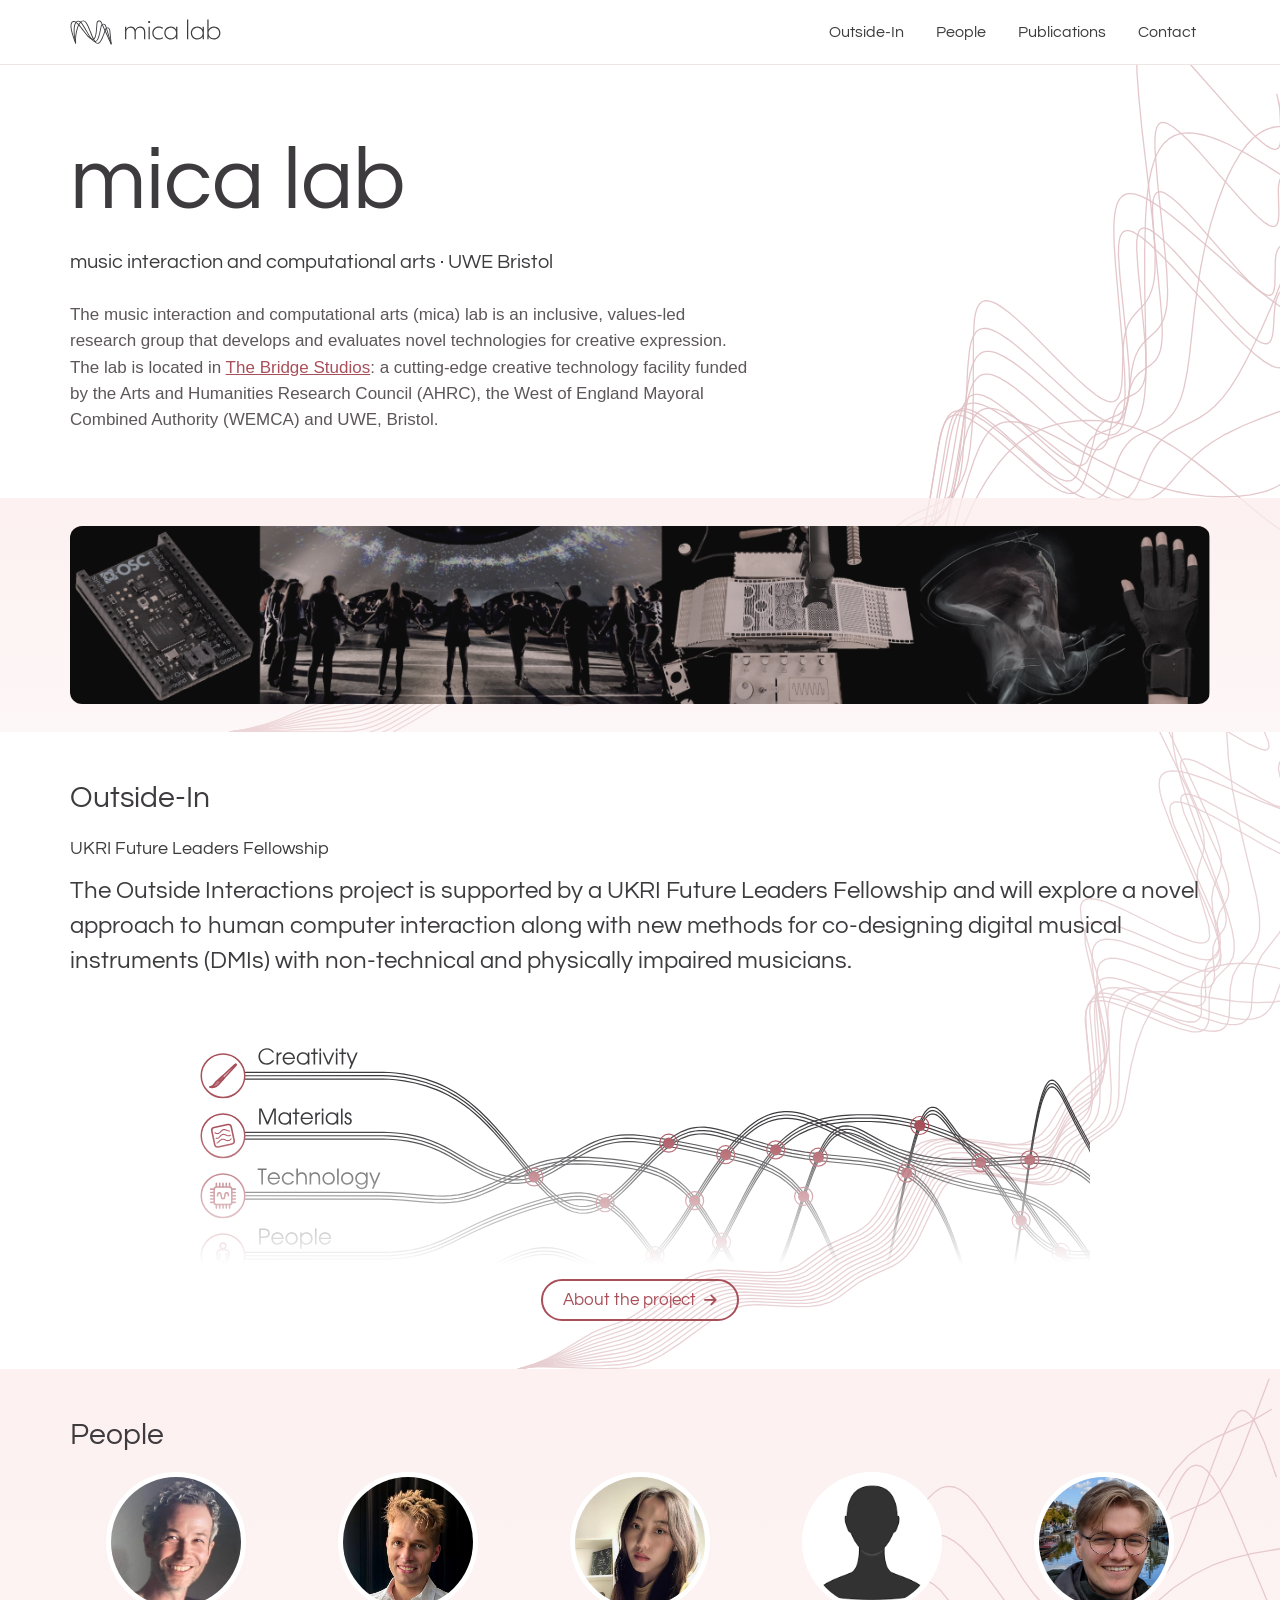
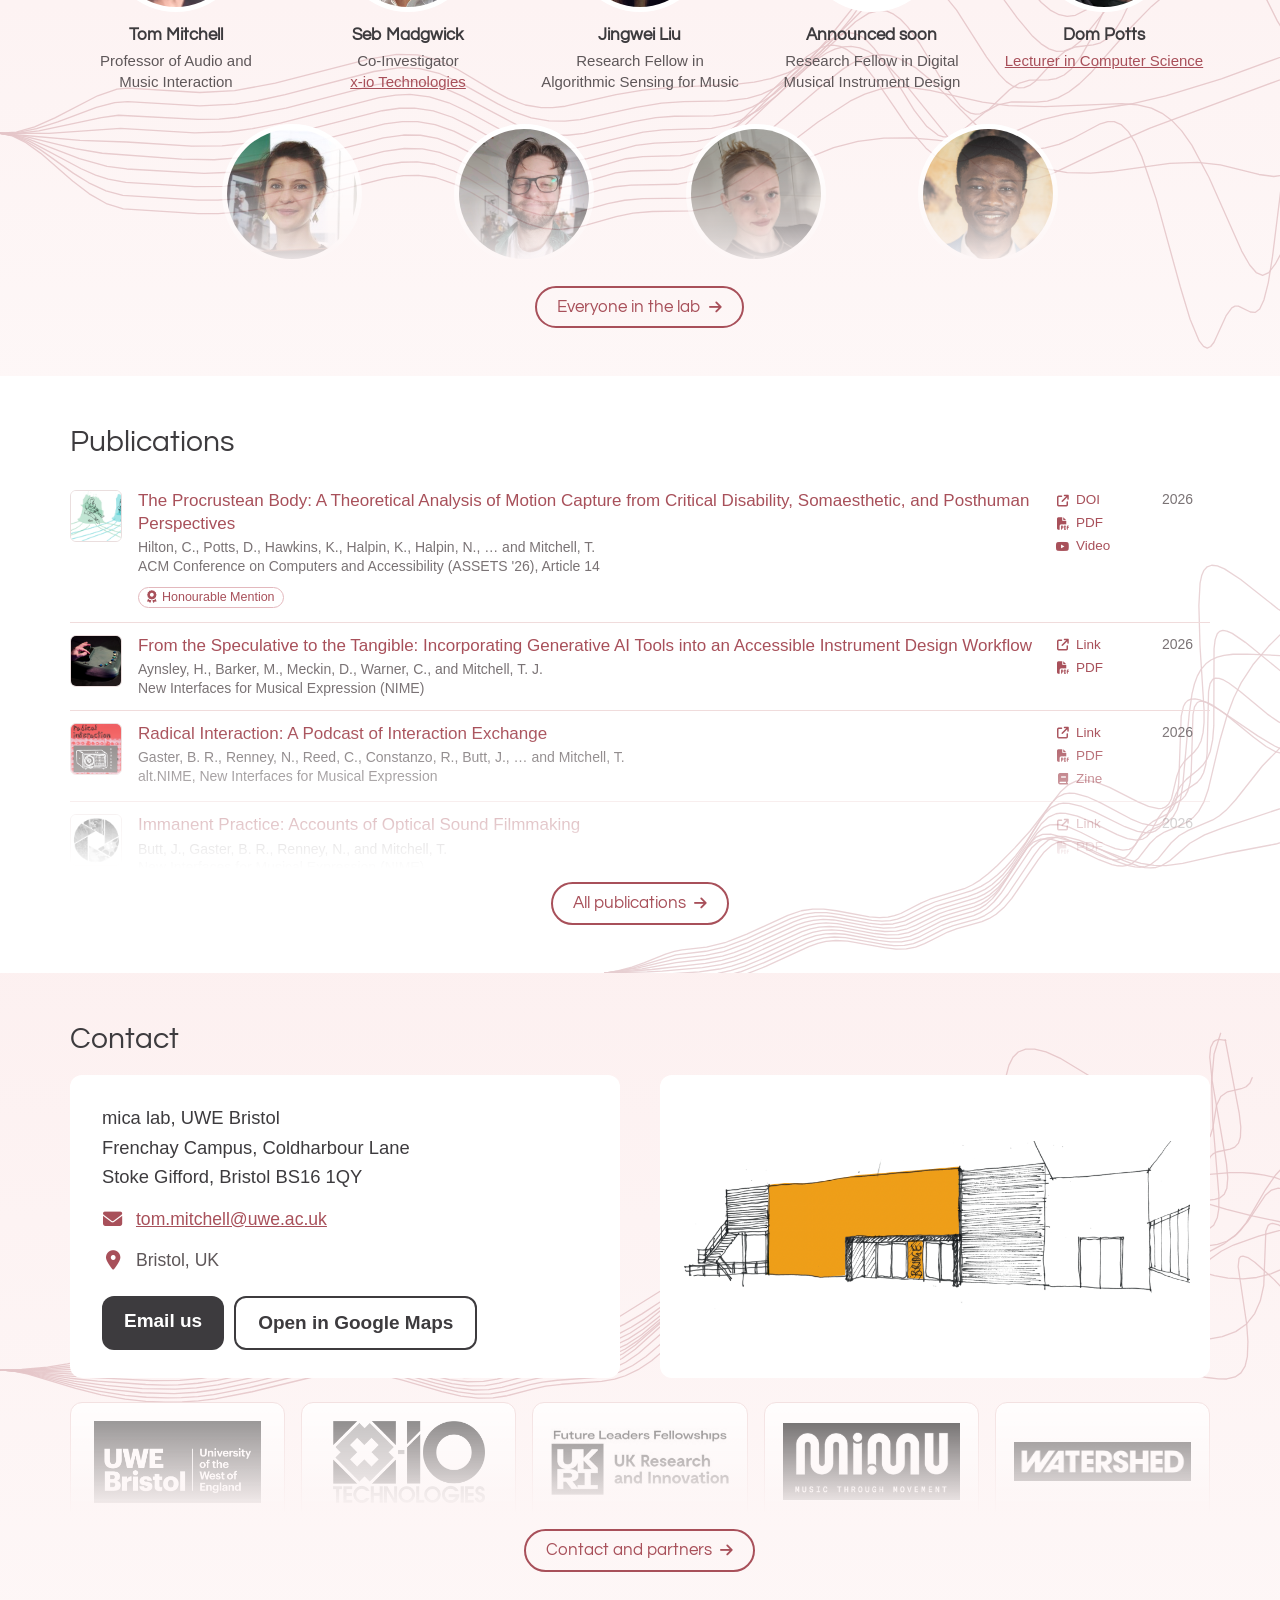
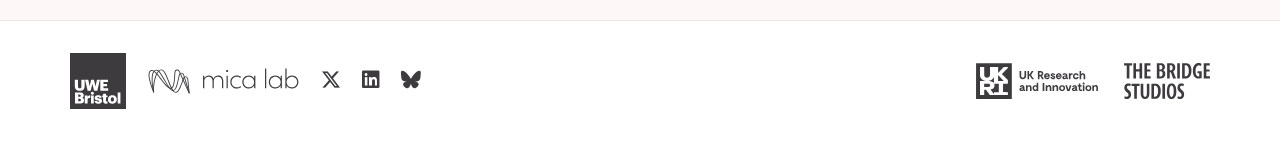
==== commit 316f7896: "Landing previews: fades, waveforms, toned banner; Dom last on People Each preview is cut off with a " ====
--- a/index.html
+++ b/index.html
@@ -4,7 +4,7 @@
 <title>mica lab</title>
 <meta charset="UTF-8">
 <meta name="viewport" content="width=device-width, initial-scale=1">
-<link rel="stylesheet" href="/css/theme.css?v=11">
+<link rel="stylesheet" href="/css/theme.css?v=12">
 <link rel="stylesheet" href="https://cdnjs.cloudflare.com/ajax/libs/font-awesome/6.5.2/css/all.min.css">
 <link rel="preconnect" href="https://fonts.googleapis.com">
 <link rel="preconnect" href="https://fonts.gstatic.com" crossorigin>
@@ -27,47 +27,55 @@
       <p class="about">The music interaction and computational arts (mica) lab is an inclusive, values-led research group that develops and evaluates novel technologies for creative expression. The lab is located in <a href="https://www.uwe.ac.uk/research/centres-and-groups/cate-research-overview/the-bridge-studios">The Bridge Studios</a>: a cutting-edge creative technology facility funded by the Arts and Humanities Research Council (AHRC), the West of England Mayoral Combined Authority (WEMCA) and UWE, Bristol.</p>
     </div>
   </header>
-  </div>
 
   <section class="blush bannerband">
     <div class="wrap"><div class="banner"><div class="bin">
       <img src="/images/banner-full.jpg" width="2560" height="401" alt="Collage of lab projects: a sensor circuit board, children holding hands in a circle beneath a projected dome, a modular wooden instrument, a motion-blurred dancer, and a gesture-sensing glove">
     </div></div></div>
   </section>
+  </div>
 
   <section class="preview">
+    <div class="pvwave" style="background-image:url(/images/waves/wave-divider.svg)"></div>
     <div class="wrap">
-      <div class="pvhead"><h2>Outside-In</h2><a href="/outside-in/">About the project <i class="fa fa-arrow-right" aria-hidden="true"></i></a></div>
-      <div class="pv-oi" data-from="/outside-in/" data-pick="sub intro diagram">
+      <div class="pvhead"><h2>Outside-In</h2></div>
+      <div class="pv-oi pvclip" style="--pv-h:430px; --pv-h-sm:470px" data-from="/outside-in/" data-pick="sub intro diagram">
         <p>Outside Interactions is a UKRI Future Leaders Fellowship exploring new ways to co-design digital musical instruments with disabled musicians.</p>
       </div>
+      <p class="pvmore"><a href="/outside-in/">About the project <i class="fa fa-arrow-right" aria-hidden="true"></i></a></p>
     </div>
   </section>
 
   <section class="preview blush">
+    <div class="pvwave" style="background-image:url(/images/waves/wave-card.svg)"></div>
     <div class="wrap">
-      <div class="pvhead"><h2>People</h2><a href="/people/">Everyone in the lab <i class="fa fa-arrow-right" aria-hidden="true"></i></a></div>
-      <div data-from="/people/" data-pick="team">
+      <div class="pvhead"><h2>People</h2></div>
+      <div class="pvclip" style="--pv-h:400px; --pv-h-sm:660px" data-from="/people/" data-pick="team phd">
         <p>The lab team, PhD students and alumni.</p>
       </div>
+      <p class="pvmore"><a href="/people/">Everyone in the lab <i class="fa fa-arrow-right" aria-hidden="true"></i></a></p>
     </div>
   </section>
 
   <section class="preview">
+    <div class="pvwave" style="background-image:url(/images/waves/wave-quote.svg)"></div>
     <div class="wrap">
-      <div class="pvhead"><h2>Publications</h2><a href="/publications/">All <span data-count></span> publications <i class="fa fa-arrow-right" aria-hidden="true"></i></a></div>
-      <div data-from="/publications/" data-pick="list" data-items=".srow" data-limit="3" data-drop=".shead, .more-btn">
+      <div class="pvhead"><h2>Publications</h2></div>
+      <div class="pvclip" style="--pv-h:390px; --pv-h-sm:640px" data-from="/publications/" data-pick="list" data-items=".srow" data-limit="4" data-drop=".shead, .more-btn">
         <p>Papers, articles and compositions from the lab.</p>
       </div>
+      <p class="pvmore"><a href="/publications/">All publications <i class="fa fa-arrow-right" aria-hidden="true"></i></a></p>
     </div>
   </section>
 
   <section class="preview blush">
+    <div class="pvwave" style="background-image:url(/images/waves/wave-panel.svg)"></div>
     <div class="wrap">
-      <div class="pvhead"><h2>Contact</h2><a href="/contact/">Contact and partners <i class="fa fa-arrow-right" aria-hidden="true"></i></a></div>
-      <div data-from="/contact/" data-pick="ink card partners">
+      <div class="pvhead"><h2>Contact</h2></div>
+      <div class="pvclip" style="--pv-h:440px; --pv-h-sm:720px" data-from="/contact/" data-pick="ink card partners">
         <p>To discuss research, projects or collaborations email <a href="mailto:tom.mitchell@uwe.ac.uk">tom.mitchell@uwe.ac.uk</a>.</p>
       </div>
+      <p class="pvmore"><a href="/contact/">Contact and partners <i class="fa fa-arrow-right" aria-hidden="true"></i></a></p>
     </div>
   </section>
 </main>
--- a/css/theme.css
+++ b/css/theme.css
@@ -113,7 +113,7 @@
 @media (max-width: 700px) { .grid2 { grid-template-columns: 1fr; } }
 
 /* ---------- Home ---------- */
-.herozone { position: relative; overflow: hidden; } /* the landing hero sits over the waveform */
+.herozone { position: relative; overflow: hidden; } /* the landing hero and banner band sit over one waveform */
 .home-hero { padding: 72px 0 64px; }
 .herozone .herowave {
   position: absolute; inset: 0; pointer-events: none;
@@ -124,12 +124,13 @@
 .home-hero .lede { font-family: var(--head); color: var(--charcoal); font-size: 1.25rem; margin: 0 0 1.2em; }
 .home-hero .about { max-width: 40em; margin: 0; font-size: 17px; }
 /* The whole collage, in the content column on a blush band, toned to the palette
-   (greyscale with a pink tint). On phones it keeps a readable height and scrolls sideways. */
+   (partly greyscale with a pink tint, so some colour comes through). On phones it keeps a readable height and scrolls sideways. */
 .bannerband { padding: 28px 0; }
+.banner { position: relative; z-index: 1; }
 .banner { overflow-x: auto; border-radius: 12px; }
 .banner .bin { position: relative; } /* sized to the image, so the tint scrolls with it on phones */
-.banner img { width: 100%; height: auto; filter: grayscale(1) contrast(.85) brightness(1.05); }
-.banner .bin::after { content: ""; position: absolute; inset: 0; pointer-events: none; background: var(--pink); mix-blend-mode: multiply; opacity: .55; }
+.banner img { width: 100%; height: auto; filter: grayscale(.55) contrast(.9) brightness(1.05); }
+.banner .bin::after { content: ""; position: absolute; inset: 0; pointer-events: none; background: var(--pink); mix-blend-mode: multiply; opacity: .4; }
 @media (max-width: 700px) {
   .banner .bin { width: max-content; }
   .banner img { width: auto; max-width: none; height: 150px; }
@@ -137,11 +138,29 @@
 
 /* Previews of the other pages, filled by previews.js */
 .preview { padding: 48px 0; }
-.pvhead { display: flex; align-items: baseline; justify-content: space-between; gap: 16px; flex-wrap: wrap; margin-bottom: 18px; }
+.pvhead { margin-bottom: 18px; }
 .pvhead h2 { margin: 0; text-align: left; }
-.pvhead a { font-family: var(--head); text-decoration: none; white-space: nowrap; }
-.pvhead a:hover { text-decoration: underline; }
-.pvhead a i { font-size: .85em; margin-left: 4px; }
+/* Each preview is cut off with a fade (a mask, so the waveform shows through), to show there is more on the full page */
+.pvclip.loaded { position: relative; max-height: var(--pv-h); overflow: hidden; }
+.pvclip.loaded {
+  -webkit-mask-image: linear-gradient(to bottom, #000 calc(100% - 140px), transparent);
+  mask-image: linear-gradient(to bottom, #000 calc(100% - 140px), transparent);
+}
+/* A different slide waveform, very faint, behind each preview */
+.pvwave {
+  position: absolute; inset: 0; z-index: 0; pointer-events: none;
+  background: no-repeat center / 100% 100%; opacity: .28;
+}
+@media (max-width: 700px) { .pvwave { opacity: .16; } }
+@media (max-width: 700px) { .pvclip.loaded { max-height: var(--pv-h-sm); } }
+.pvmore { text-align: center; margin: 14px 0 0; }
+.pvclip .people + .people { margin-top: 32px; }
+.pvmore a {
+  display: inline-block; font-family: var(--head); font-size: 17px; text-decoration: none;
+  color: var(--rose); border: 2px solid var(--rose); border-radius: 999px; padding: 6px 20px;
+}
+.pvmore a:hover { background: var(--rose); color: #fff; }
+.pvmore a i { font-size: .85em; margin-left: 4px; }
 .pv-oi .sub { font-family: var(--head); color: var(--charcoal); font-size: 1.15rem; margin: 0 0 .6em; }
 .pv-oi .lede-big { max-width: 52em; margin: 0 0 1.4em; }
 .pv-oi .diagram { max-width: 900px; margin: 0 auto; }
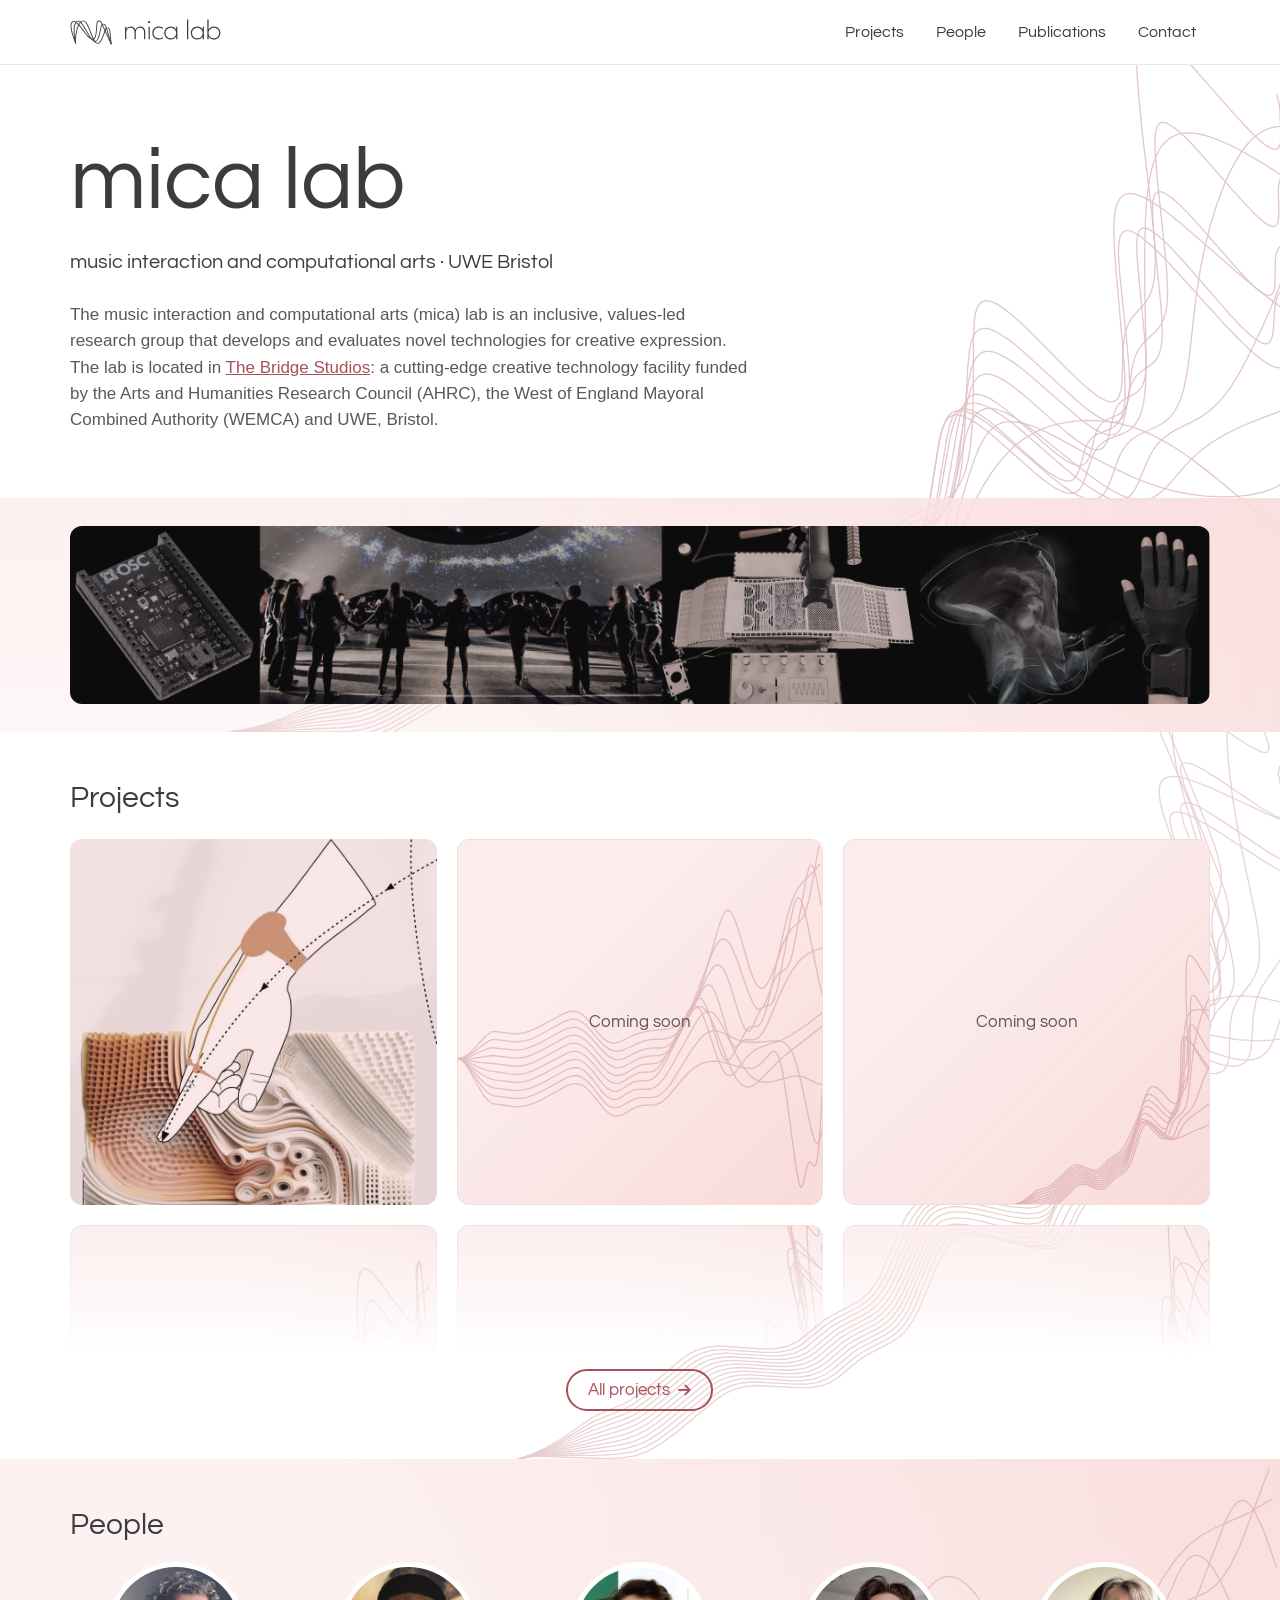
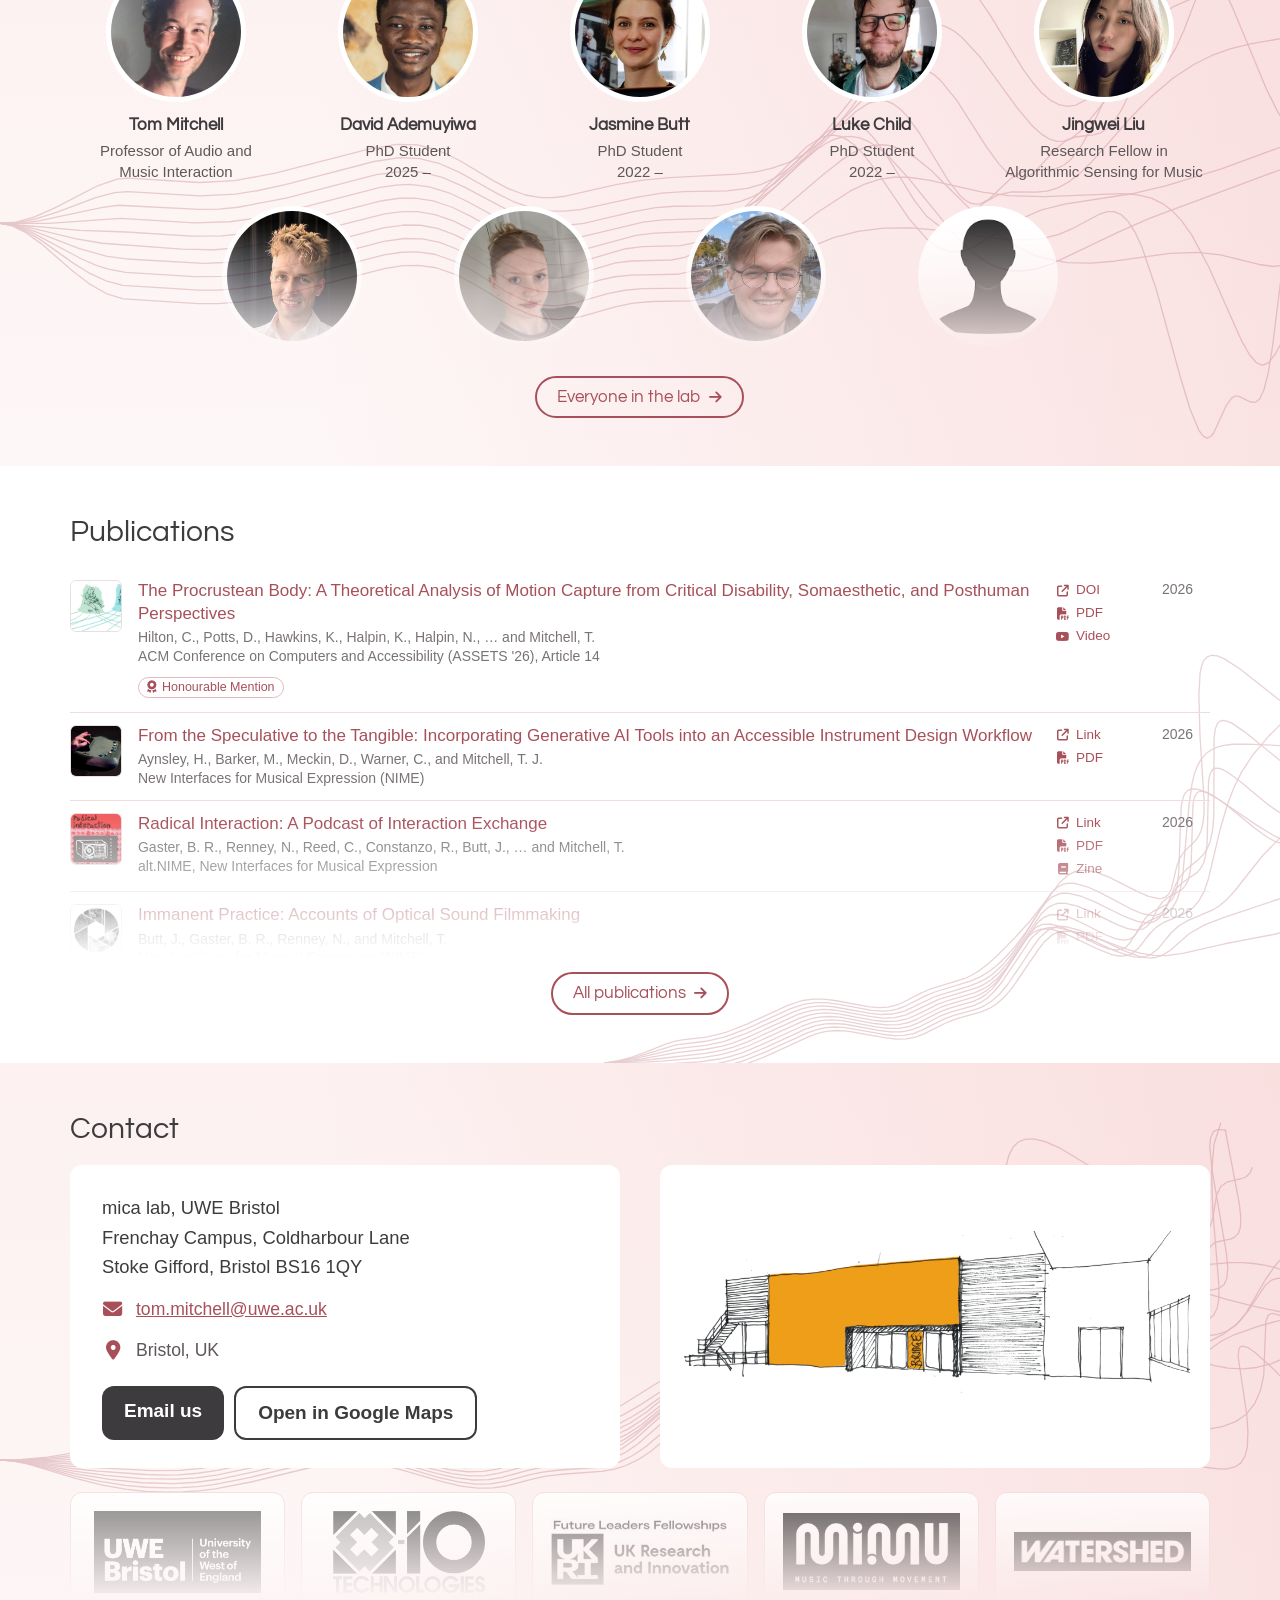
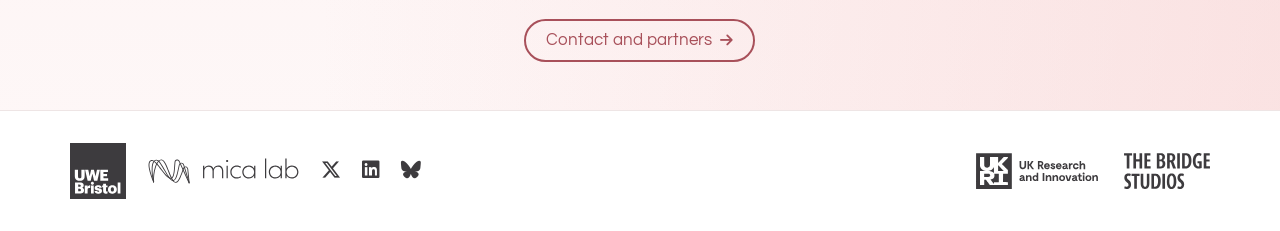
==== commit 586ae908: "Add Projects: tile grid with pop-ups; merge Outside-In into it - projects/: square tile grid (names " ====
--- a/index.html
+++ b/index.html
@@ -4,7 +4,7 @@
 <title>mica lab</title>
 <meta charset="UTF-8">
 <meta name="viewport" content="width=device-width, initial-scale=1">
-<link rel="stylesheet" href="/css/theme.css?v=12">
+<link rel="stylesheet" href="/css/theme.css?v=13">
 <link rel="stylesheet" href="https://cdnjs.cloudflare.com/ajax/libs/font-awesome/6.5.2/css/all.min.css">
 <link rel="preconnect" href="https://fonts.googleapis.com">
 <link rel="preconnect" href="https://fonts.gstatic.com" crossorigin>
@@ -12,6 +12,7 @@
 <script src="/nav.js"></script>
 <script src="/footer.js"></script>
 <script src="/previews.js"></script>
+<script src="/projects/projects.js"></script>
 </head>
 <body>
 <a class="skip" href="#main">Skip to content</a>
@@ -38,11 +39,11 @@
   <section class="preview">
     <div class="pvwave" style="background-image:url(/images/waves/wave-divider.svg)"></div>
     <div class="wrap">
-      <div class="pvhead"><h2>Outside-In</h2></div>
-      <div class="pv-oi pvclip" style="--pv-h:430px; --pv-h-sm:470px" data-from="/outside-in/" data-pick="sub intro diagram">
-        <p>Outside Interactions is a UKRI Future Leaders Fellowship exploring new ways to co-design digital musical instruments with disabled musicians.</p>
+      <div class="pvhead"><h2>Projects</h2></div>
+      <div class="pvclip" style="--pv-h:520px; --pv-h-sm:460px" data-from="/projects/" data-pick="tiles">
+        <p>Our projects, starting with Outside Interactions, a UKRI Future Leaders Fellowship.</p>
       </div>
-      <p class="pvmore"><a href="/outside-in/">About the project <i class="fa fa-arrow-right" aria-hidden="true"></i></a></p>
+      <p class="pvmore"><a href="/projects/">All projects <i class="fa fa-arrow-right" aria-hidden="true"></i></a></p>
     </div>
   </section>
 
@@ -50,7 +51,7 @@
     <div class="pvwave" style="background-image:url(/images/waves/wave-card.svg)"></div>
     <div class="wrap">
       <div class="pvhead"><h2>People</h2></div>
-      <div class="pvclip" style="--pv-h:400px; --pv-h-sm:660px" data-from="/people/" data-pick="team phd">
+      <div class="pvclip" style="--pv-h:400px; --pv-h-sm:660px" data-from="/people/" data-pick="team">
         <p>The lab team, PhD students and alumni.</p>
       </div>
       <p class="pvmore"><a href="/people/">Everyone in the lab <i class="fa fa-arrow-right" aria-hidden="true"></i></a></p>
@@ -80,6 +81,11 @@
   </section>
 </main>
 
+<dialog class="pop" aria-label="Project">
+  <button class="pop-close" type="button" aria-label="Close"><i class="fa fa-xmark" aria-hidden="true"></i></button>
+  <div class="pop-body"></div>
+</dialog>
+
 <div id="site-footer"></div>
 </body>
 </html>
--- a/css/theme.css
+++ b/css/theme.css
@@ -6,6 +6,9 @@
   --rose: #A8505A;
   --pink: #F5C4C4;
   --blush: #FCEDED;
+  /* Laid over blush bands: pale where the text sits on the left, warming to pink on the right.
+     It runs across, not down, so stacked bands line up without a seam. */
+  --blush-tint: linear-gradient(to right, rgba(245, 196, 196, 0) 25%, rgba(245, 196, 196, .4));
   --line: #F0DCDC;
   --gutter: max(16px, 3vw);
   --head: "Century Gothic", "Questrial", sans-serif;
@@ -44,8 +47,8 @@
 .wrap { max-width: calc(1140px + 2 * var(--gutter)); margin: 0 auto; padding: 0 var(--gutter); } /* 1140px content column, centred */
 .blush { background: var(--blush); }
 /* Bands are translucent with a soft fade, so the background waveform shows through */
-main .blush { background: linear-gradient(to bottom, rgba(252, 237, 237, .8), rgba(252, 237, 237, .45)); }
-main .titleband.blush { background: rgba(252, 237, 237, .8); } /* flat, so it joins the band below without a seam */
+main .blush { background: var(--blush-tint), linear-gradient(to bottom, rgba(252, 237, 237, .8), rgba(252, 237, 237, .45)); }
+main .titleband.blush { background: var(--blush-tint), rgba(252, 237, 237, .8); } /* no top-to-bottom fade, so it joins the band below without a seam */
 
 .sr-only {
   position: absolute; width: 1px; height: 1px; overflow: hidden;
@@ -161,10 +164,8 @@
 }
 .pvmore a:hover { background: var(--rose); color: #fff; }
 .pvmore a i { font-size: .85em; margin-left: 4px; }
-.pv-oi .sub { font-family: var(--head); color: var(--charcoal); font-size: 1.15rem; margin: 0 0 .6em; }
-.pv-oi .lede-big { max-width: 52em; margin: 0 0 1.4em; }
-.pv-oi .diagram { max-width: 900px; margin: 0 auto; }
 .preview .logos { margin-top: 24px; }
+.preview .ptiles { padding-top: 4px; } /* room for the focus ring */
 
 /* ---------- People ---------- */
 .people {
@@ -190,10 +191,7 @@
   .people > div, .people.small > div { width: calc((100% - 20px) / 2); }
 }
 
-/* ---------- Outside-In ---------- */
-.oihead { display: flex; align-items: center; justify-content: space-between; gap: 24px; flex-wrap: wrap; }
-.oihead .ukri { height: 56px; width: auto; }
-.oihead h1 i { margin-right: .07em; } /* stop the italic "In" crowding the "t" */
+/* ---------- Video with audio description (project pages) ---------- */
 .video { max-width: 1000px; margin: 0 auto; }
 .video .frame { position: relative; aspect-ratio: 16 / 9; border-radius: 12px; overflow: hidden; background: #000; }
 .video iframe { position: absolute; inset: 0; width: 100%; height: 100%; border: 0; }
@@ -209,6 +207,123 @@
 .prose { max-width: 820px; margin: 0 auto; }
 .diagram { max-width: 1100px; margin: 0 auto; }
 .diagram img { width: 100%; }
+
+/* ---------- Projects ---------- */
+/* Grid of square tiles; the name shows on hover or focus (always on touch screens) */
+.ptiles { list-style: none; margin: 0; padding: 0; display: grid; grid-template-columns: repeat(3, 1fr); gap: 20px; }
+@media (max-width: 900px) { .ptiles { grid-template-columns: repeat(2, 1fr); } }
+@media (max-width: 480px) { .ptiles { gap: 12px; } }
+.ptile {
+  position: relative; display: block; width: 100%; aspect-ratio: 1; overflow: hidden;
+  padding: 0; border: 0; border-radius: 12px; background: #fff; cursor: pointer; font: inherit;
+}
+.ptile img {
+  width: 100%; height: 100%; object-fit: cover; display: block;
+  filter: grayscale(.55) contrast(.9) brightness(1.05); transition: transform .4s, filter .4s;
+}
+/* Toned like the landing banner: part greyscale under a pink wash; full colour on hover or focus */
+.ptile:has(img)::after {
+  content: ""; position: absolute; inset: 0; pointer-events: none;
+  background: var(--pink); mix-blend-mode: multiply; opacity: .4; transition: opacity .4s;
+}
+.ptile:hover img, .ptile:focus-visible img { filter: none; }
+.ptile:hover::after, .ptile:focus-visible::after { opacity: 0; }
+.ptile.soon { background: linear-gradient(135deg, rgba(245, 196, 196, 0) 30%, rgba(245, 196, 196, .45)), var(--blush); border: 1px solid var(--line); }
+.ptile.soon::before { /* the slide waveform, faint */
+  content: ""; position: absolute; inset: 0; background: var(--wave) no-repeat center / 100% 100%; opacity: .3;
+}
+.ptile .psoon {
+  position: absolute; inset: 0; display: grid; place-items: center;
+  font-family: var(--head); color: var(--grey); font-size: 1.05rem;
+}
+.ptile .pname {
+  position: absolute; inset: 0; display: grid; place-items: center; padding: 16px; text-align: center;
+  background: rgba(61, 59, 62, .62); color: #fff; font-family: var(--head); font-size: clamp(1.1rem, 2.2vw, 1.5rem);
+  opacity: 0; transition: opacity .25s; z-index: 1;
+}
+.ptile:hover .pname, .ptile:focus-visible .pname { opacity: 1; }
+.ptile:hover img, .ptile:focus-visible img { transform: scale(1.04); }
+.ptile:focus-visible { outline: 3px solid var(--rose); outline-offset: 3px; }
+@media (hover: none) {
+  .ptile .pname { opacity: 1; inset: auto 0 0 0; padding: 10px 12px; font-size: 1rem; }
+  .ptile.soon .pname { background: rgba(61, 59, 62, .45); }
+}
+@media (prefers-reduced-motion: reduce) { .ptile img, .ptile .pname, .ptile::after { transition: none; } }
+
+/* A project page: also what the pop-up shows */
+.projhead h1 i, .projhead h2 i { margin-right: .07em; } /* stop the italic "In" crowding the "t" */
+.projhead .back { margin-bottom: 10px; }
+/* Title on the left, a bold "Read more" button on the right (it drops below on narrow screens) */
+.projtitle { display: flex; justify-content: space-between; align-items: flex-start; gap: 12px 24px; flex-wrap: wrap; }
+/* Right of the title: Read more (pop-up only) above the funder's logo */
+.projside { display: flex; flex-direction: column; align-items: flex-end; gap: 14px; }
+.funderlogo { height: 56px; width: auto; }
+@media (max-width: 600px) { .projside { flex-direction: row; align-items: center; } .funderlogo { height: 44px; } }
+/* In the pop-up: title, then the logo centred in the space, then Read more on the right */
+.pop .projtitle { align-items: center; }
+.pop .projside { flex: 1; flex-direction: row-reverse; align-items: center; }
+.pop .funderlogo { margin: 0 auto; }
+@media (max-width: 600px) { .pop .projside { flex: none; flex-direction: row; } .pop .funderlogo { margin: 0; } }
+.readmore { display: none; } /* the full page is already here */
+.pop .readmore {
+  flex: none; display: inline-flex; align-items: center; gap: 8px;
+  padding: 9px 22px; border: 2px solid var(--rose); border-radius: 999px; background: var(--rose); color: #fff;
+  font-family: var(--head); font-size: 17px; font-weight: 700; text-decoration: none;
+}
+.pop .readmore:hover, .pop .readmore:focus-visible { background: #fff; color: var(--rose); }
+.readmore i { font-size: .85em; }
+.credits { display: grid; grid-template-columns: 1fr 1fr; gap: 24px 48px; max-width: 820px; margin: 0 auto; }
+.credits h2, .credits h3 { text-align: left; margin: 0 0 .5em; font-size: 1.35rem; }
+.credits ul { list-style: none; margin: 0; padding: 0; }
+.credits li { margin: 0 0 10px; }
+/* Each collaborator or funder: a small logo tile, then the name */
+.credits li a { display: inline-flex; align-items: center; gap: 14px; text-decoration: none; }
+.credits li a:hover { text-decoration: underline; }
+.clogo {
+  flex: none; display: flex; align-items: center; justify-content: center; width: 84px; height: 48px; padding: 6px 10px;
+  background: #fff; border: 1px solid var(--line); border-radius: 10px;
+}
+.clogo img { max-width: 100%; max-height: 100%; object-fit: contain; filter: grayscale(1); opacity: .8; transition: filter .2s, opacity .2s; }
+.clogo img.pale { filter: url(#ink); }
+.credits li a:hover .clogo, .credits li a:focus-visible .clogo { border-color: var(--rose); }
+.credits li a:hover img, .credits li a:focus-visible img { filter: none; opacity: 1; }
+.credits .grant { display: block; margin: 4px 0 0 98px; font-size: 14px; }
+@media (max-width: 600px) { .credits { grid-template-columns: 1fr; } }
+.projpubs { max-width: 1000px; margin: 0 auto; }
+
+/* The pop-up: the copied blocks stack as alternating blush and white bands */
+html:has(.pop[open]) { overflow: hidden; }
+.pop {
+  width: min(1000px, calc(100% - 32px)); max-width: none; max-height: calc(100% - 48px); padding: 0;
+  border: 0; border-radius: 16px; background: #fff; color: var(--grey);
+  box-shadow: 0 20px 60px rgba(61, 59, 62, .3); overflow-y: auto; overscroll-behavior: contain;
+}
+.pop::backdrop { background: rgba(61, 59, 62, .55); }
+.pop-close {
+  position: sticky; top: 12px; float: right; margin: 12px 12px -52px 0; z-index: 2;
+  width: 40px; height: 40px; border-radius: 50%; border: 2px solid var(--rose);
+  background: #fff; color: var(--rose); font-size: 1.1rem; cursor: pointer;
+}
+.pop-close:hover, .pop-close:focus-visible { background: var(--rose); color: #fff; }
+.pop-close:focus-visible { outline: 2px solid var(--rose); outline-offset: 2px; }
+.pop-body > [data-from] > * { padding-left: 40px; padding-right: 40px; }
+.pop-body .projhead { background: var(--blush-tint), var(--blush); padding-top: 28px; padding-bottom: 20px; padding-right: 72px; }
+.pop-body .projhead h2 { margin: 0; text-align: left; font-size: clamp(1.6rem, 3.4vw, 2.2rem); }
+.pop-body .video { background: var(--blush-tint), var(--blush); padding-bottom: 28px; max-width: none; }
+.pop-body .prose { max-width: none; padding-top: 28px; padding-bottom: 12px; }
+.pop-body .lede-big { margin: 0 0 .6em; max-width: none; }
+.pop-body .credits { max-width: none; background: var(--blush-tint), var(--blush); padding-top: 24px; padding-bottom: 24px; }
+.pop-body > div > :last-child { padding-top: 24px; padding-bottom: 32px; }
+.pop-body > div > :last-child > h3 { text-align: left; margin: 0 0 .3em; font-size: 1.35rem; }
+.pop-body .projpubs { padding: 0; max-width: none; }
+.pop-wait, .pop-soon { padding: 40px; margin: 0; }
+.pop-soon h2 { text-align: left; margin-top: 0; }
+@media (max-width: 600px) {
+  .pop { width: 100%; max-height: 100%; height: 100%; border-radius: 0; }
+  .pop-body > [data-from] > * { padding-left: 16px; padding-right: 16px; }
+  .pop-body .projhead { padding-right: 64px; }
+  .pop-wait, .pop-soon { padding: 56px 16px 24px; }
+}
 
 /* ---------- Publications ---------- */
 .tools {
